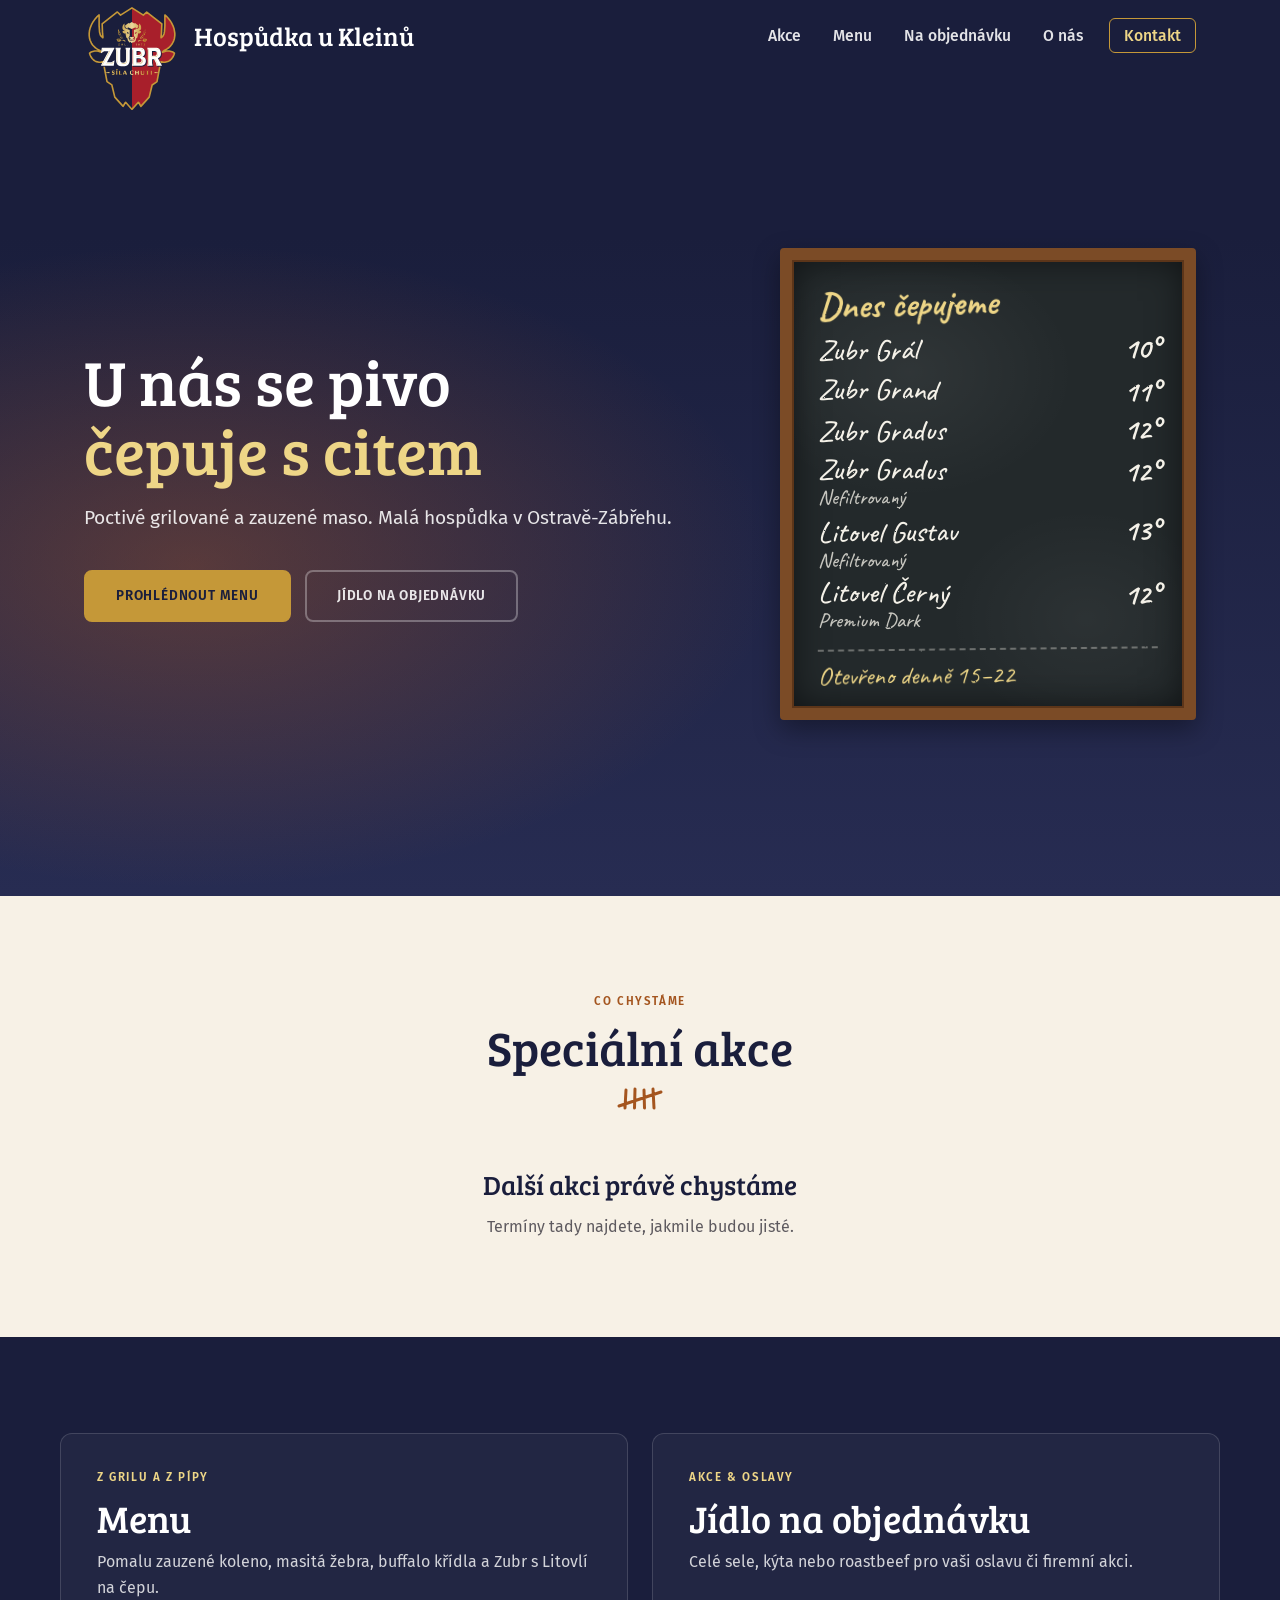
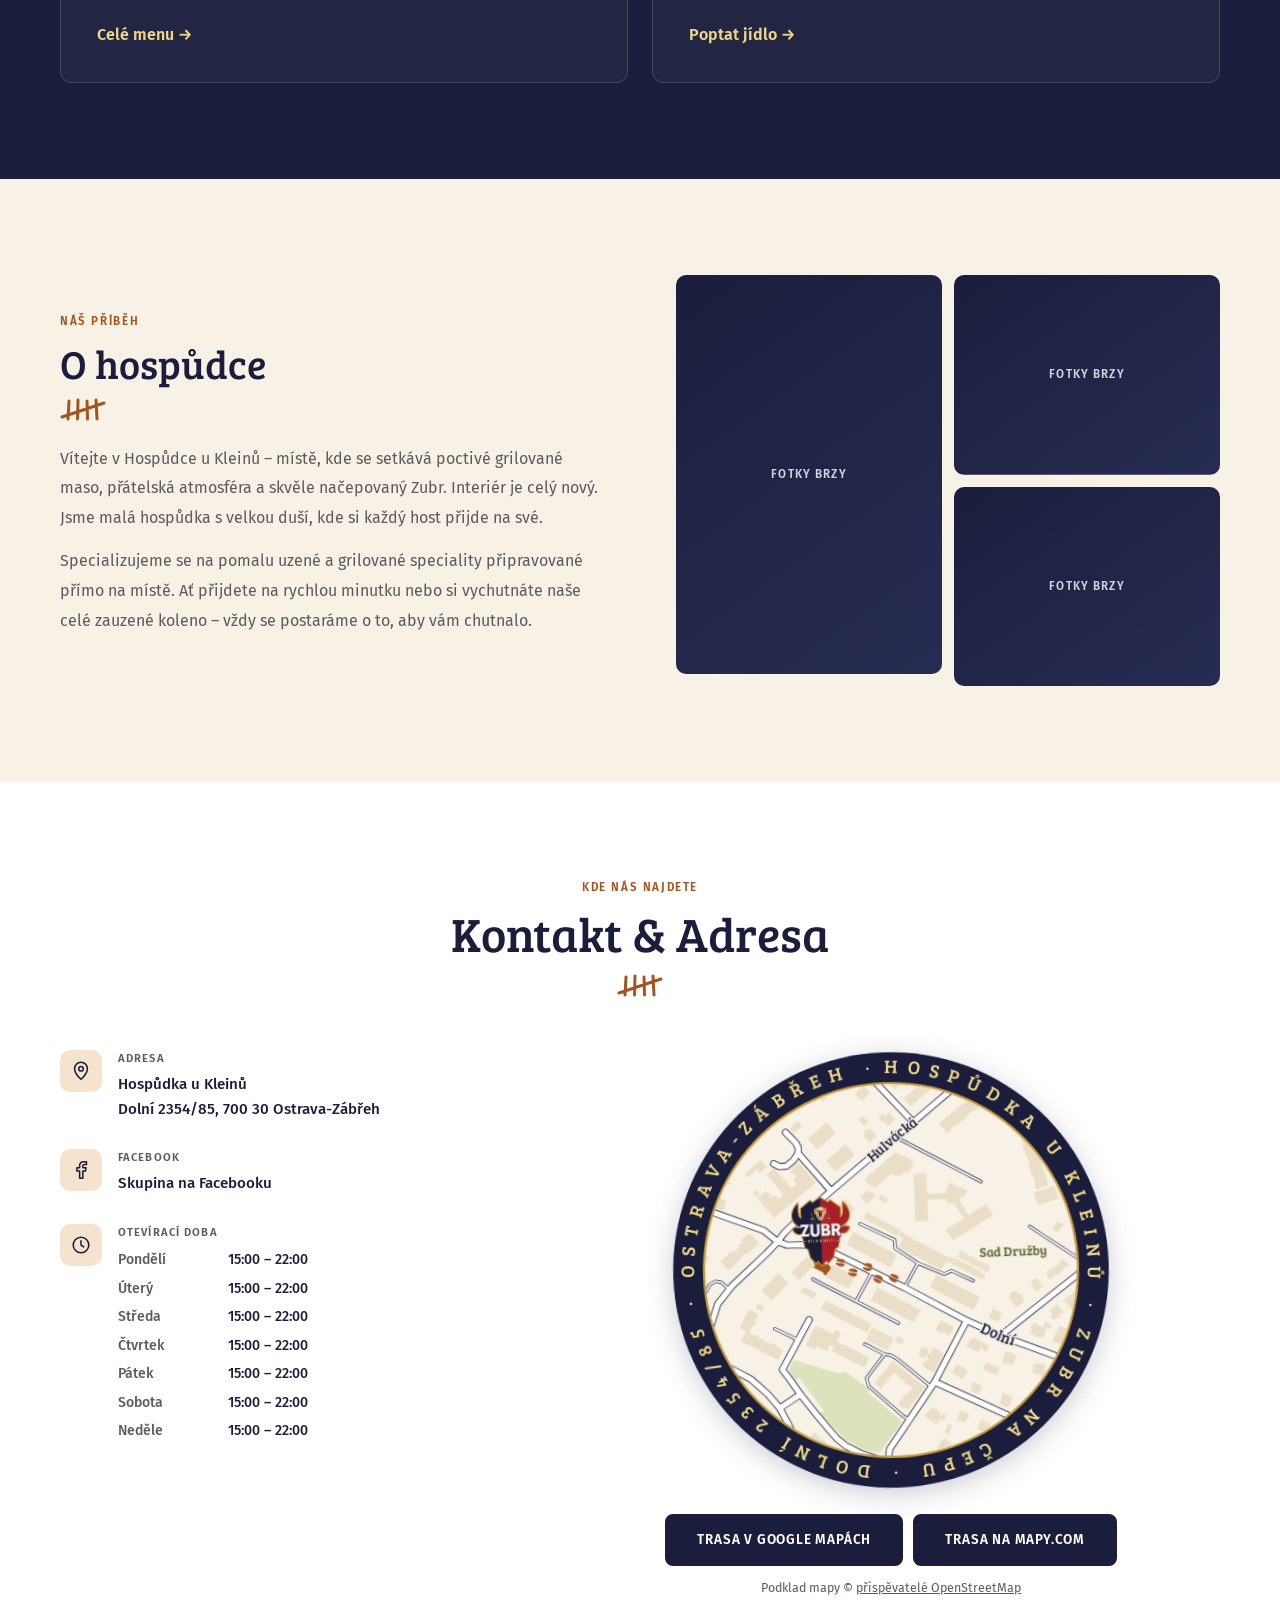
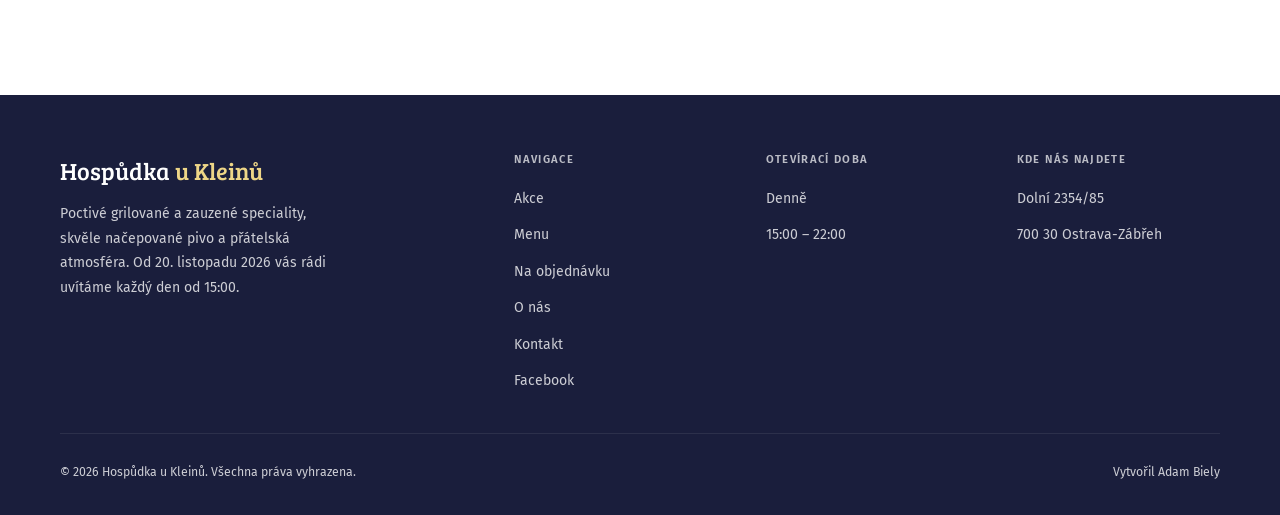
==== index.html @ 6bd66c2d "Split the site into main page, menu and order page - menu.html filled from menu.js, with jump button" ====
<!DOCTYPE html>
<html lang="cs">
<head>
  <meta charset="UTF-8" />
  <meta name="viewport" content="width=device-width, initial-scale=1.0" />
  <title>Hospůdka u Kleinů – Ostrava-Zábřeh</title>
  <meta name="description" content="Hospůdka u Kleinů v Ostravě-Zábřehu: grilované a zauzené maso, Zubr na čepu, speciální akce a jídlo na objednávku. Velké znovuotevření 20. listopadu 2026. Otevřeno denně 15:00–22:00." />
  <link rel="icon" href="assets/stit.svg" type="image/svg+xml" />
  <link rel="preconnect" href="https://fonts.googleapis.com" />
  <link rel="preconnect" href="https://fonts.gstatic.com" crossorigin />
  <link rel="stylesheet" href="style.css">
  <link href="https://fonts.googleapis.com/css2?family=Bree+Serif&family=Caveat:wght@500;700&family=Fira+Sans:wght@300;400;500;600&display=swap" rel="stylesheet" />
</head>

<body>
<svg width="0" height="0" style="position:absolute" aria-hidden="true"><filter id="krida"><feTurbulence type="fractalNoise" baseFrequency="1.2" numOctaves="2" result="sum"/><feDisplacementMap in="SourceGraphic" in2="sum" scale="1.6"/></filter></svg>
<!-- ══════════════ PROUŽEK S NOVINKOU ══════════════ -->
<a href="#akce" class="strip" id="strip">Velké znovuotevření · pátek 20. listopadu</a>

<!-- ══════════════ NAVBAR ══════════════ -->
<nav class="nav" id="nav">
  <div class="nav-inner">
    <a href="#" class="nav-logo">
      <span class="logo-shield"><img src="assets/stit.svg" alt="" class="ls-bg"><img src="assets/zubr-logo.svg" alt="Zubr" class="ls-logo"></span>
      <span>Hospůdka u&nbsp;<em>Kleinů</em></span>
    </a>
    <ul class="nav-links">
      <li><a href="#akce">Akce</a></li>
      <li><a href="menu.html">Menu</a></li>
      <li><a href="objednavka.html">Na&nbsp;objednávku</a></li>
      <li><a href="#o-nas">O&nbsp;nás</a></li>
      <li><a href="#kontakt" class="cta">Kontakt</a></li>
    </ul>
    <button class="burger" id="burger" aria-label="Otevřít menu">
      <span></span><span></span><span></span>
    </button>
  </div>

  <!-- mobile drawer -->
  <div class="mob-menu" id="mobMenu">
    <a href="#akce" onclick="closeMob()">Akce</a>
    <a href="menu.html" onclick="closeMob()">Menu</a>
    <a href="objednavka.html" onclick="closeMob()">Na objednávku</a>
    <a href="#o-nas" onclick="closeMob()">O nás</a>
    <a href="#kontakt" onclick="closeMob()">Kontakt</a>
  </div>
</nav>

<!-- ══════════════ HERO ══════════════ -->
<section class="hero" id="uvod">
  <div class="hero-img" id="heroImg"></div>
  <div class="hero-content">
    <div class="hero-main">
      <h1>U&nbsp;nás se pivo<br><em>čepuje s&nbsp;citem</em></h1>
      <p class="hero-sub">Poctivé grilované a&nbsp;zauzené maso. Malá hospůdka v&nbsp;Ostravě-Zábřehu.</p>
      <div class="hero-btns">
        <a href="menu.html" class="btn btn-fill">Prohlédnout menu</a>
        <a href="objednavka.html" class="btn btn-outline">Jídlo na objednávku</a>
      </div>
    </div>

    <aside class="hero-tap">
      <div class="tabule">
        <h2 class="tabule-h">Dnes čepujeme</h2>
        <ul class="tabule-list" id="tabuleList">
          <li><span class="t-name">Zubr Grál</span><span class="t-deg">10°</span></li>
          <li><span class="t-name">Zubr Grand</span><span class="t-deg">11°</span></li>
          <li><span class="t-name">Zubr Gradus</span><span class="t-deg">12°</span></li>
          <li><span class="t-name">Zubr Gradus <small>Nefiltrovaný</small></span><span class="t-deg">12°</span></li>
          <li><span class="t-name">Litovel Gustav <small>Nefiltrovaný</small></span><span class="t-deg">13°</span></li>
          <li><span class="t-name">Litovel Černý <small>Premium Dark</small></span><span class="t-deg">12°</span></li>
        </ul>
        <p class="tabule-cas">Otevřeno denně 15–22</p>
      </div>
    </aside>
  </div>
</section>

<!-- ══════════════ SPECIÁLNÍ AKCE ══════════════ -->
<section id="akce">
  <div class="container">
    <div class="sec-header">
      <div class="label">Co chystáme</div>
      <h2 class="title">Speciální akce</h2>
      <div class="divider"></div>
    </div>
    <div id="akceObsah"></div>
  </div>
</section>

<!-- ══════════════ ROZCESTNÍK ══════════════ -->
<section id="rozcestnik">
  <div class="container">
    <div class="rc-grid">
      <a class="rc-card" href="menu.html">
        <span class="label">Z grilu a z pípy</span>
        <span class="rc-title">Menu</span>
        <span class="rc-text">Pomalu zauzené koleno, masitá žebra, buffalo křídla a&nbsp;Zubr s&nbsp;Litovlí na čepu.</span>
        <span class="rc-go">Celé menu →</span>
      </a>
      <a class="rc-card" href="objednavka.html">
        <span class="label">Akce &amp; oslavy</span>
        <span class="rc-title">Jídlo na objednávku</span>
        <span class="rc-text">Celé sele, kýta nebo roastbeef pro vaši oslavu či firemní akci.</span>
        <span class="rc-go">Poptat jídlo →</span>
      </a>
    </div>
  </div>
</section>

<!-- ══════════════ O NÁS ══════════════ -->
<section id="o-nas">
  <div class="container">
    <div class="about-grid">
      <div class="about-text">
        <div class="label">Náš příběh</div>
        <h2>O hospůdce</h2>
        <div class="divider"></div>
        <p>
          Vítejte v Hospůdce u Kleinů – místě, kde se setkává poctivé grilované maso,
          přátelská atmosféra a skvěle načepovaný Zubr. Interiér je celý nový. Jsme malá hospůdka s velkou duší,
          kde si každý host přijde na své.
        </p>
        <p>
          Specializujeme se na pomalu uzené a grilované speciality připravované přímo na místě.
          Ať přijdete na rychlou minutku nebo si vychutnáte naše celé zauzené koleno –
          vždy se postaráme o to, aby vám chutnalo.
        </p>
      </div>
      <div class="photo-mosaic" id="mozaika">
        <div class="ph">Fotky brzy</div>
        <div class="ph">Fotky brzy</div>
        <div class="ph">Fotky brzy</div>
      </div>
    </div>
  </div>
</section>

<!-- ══════════════ KONTAKT ══════════════ -->
<section id="kontakt">
  <div class="container">
    <div class="sec-header">
      <div class="label">Kde nás najdete</div>
      <h2 class="title">Kontakt &amp; Adresa</h2>
      <div class="divider"></div>
    </div>

    <div class="contact-grid">
      <!-- INFO -->
      <div class="contact-items">
        <div class="citem">
          <div class="cicon"><svg viewBox="0 0 24 24" aria-hidden="true"><path d="M12 21s7-6.2 7-11.5A7 7 0 0 0 5 9.5C5 14.800 12 21 12 21z"/><circle cx="12" cy="9.500" r="2.500"/></svg></div>
          <div>
            <div class="ci-lbl">Adresa</div>
            <div class="ci-val">
              Hospůdka u Kleinů<br>
              Dolní 2354/85, 700 30 Ostrava-Zábřeh
            </div>
          </div>
        </div>
        <div class="citem js-tel-row" id="rowTel" hidden>
          <div class="cicon"><svg viewBox="0 0 24 24" aria-hidden="true"><path d="M6 3h3l1.500 5-2 1.500a12 12 0 0 0 6 6l1.500-2 5 1.500v3a2 2 0 0 1-2 2A16 16 0 0 1 4 5a2 2 0 0 1 2-2z"/></svg></div>
          <div>
            <div class="ci-lbl">Telefon</div>
            <div class="ci-val">
              <a id="linkTel" class="js-tel"></a>
            </div>
          </div>
        </div>
        <div class="citem" id="rowMail" hidden>
          <div class="cicon"><svg viewBox="0 0 24 24" aria-hidden="true"><rect x="3" y="5" width="18" height="14" rx="1.500"/><path d="M3.500 6.500 12 13l8.500-6.500"/></svg></div>
          <div>
            <div class="ci-lbl">E-mail</div>
            <div class="ci-val">
              <a id="linkMail"></a>
            </div>
          </div>
        </div>
        <div class="citem" id="rowFb">
          <div class="cicon"><svg viewBox="0 0 24 24" aria-hidden="true"><path d="M14 21v-8h3l.500-3.500H14V7.500C14 6.500 14.500 6 15.500 6H18V3h-3c-2.800 0-4.500 1.700-4.500 4.300v2.200H7.500V13h3v8z"/></svg></div>
          <div>
            <div class="ci-lbl">Facebook</div>
            <div class="ci-val"><a href="https://www.facebook.com/groups/791222916589231/" target="_blank" rel="noopener">Skupina na Facebooku</a></div>
          </div>
        </div>
        <div class="citem">
          <div class="cicon"><svg viewBox="0 0 24 24" aria-hidden="true"><circle cx="12" cy="12" r="8.500"/><path d="M12 7.500V12l3 2"/></svg></div>
          <div>
            <div class="ci-lbl">Otevírací doba<span class="od-otevreni"></span></div>
            <div class="ci-val">
              <table class="hours-tbl">
                <tr><td>Pondělí</td><td>15:00 – 22:00</td></tr>
                <tr><td>Úterý</td>  <td>15:00 – 22:00</td></tr>
                <tr><td>Středa</td> <td>15:00 – 22:00</td></tr>
                <tr><td>Čtvrtek</td><td>15:00 – 22:00</td></tr>
                <tr><td>Pátek</td>  <td>15:00 – 22:00</td></tr>
                <tr><td>Sobota</td> <td>15:00 – 22:00</td></tr>
                <tr><td>Neděle</td> <td>15:00 – 22:00</td></tr>
              </table>
            </div>
          </div>
        </div>
      </div>

      <!-- MAPA: pivní tácek, podklad z OpenStreetMap -->
      <div class="mapa-wrap">
        <svg class="mapa" viewBox="0 0 800 800" role="img" aria-label="Nakreslená mapa okolí: Hospůdka u Kleinů stojí v ulici Dolní v Ostravě-Zábřehu, poblíž křižovatky s ulicemi Zimmlerova a Hulvácká.">
          <defs>
            <clipPath id="mapaKruh"><circle cx="400" cy="400" r="338"/></clipPath>
            <path id="mapaOkraj" d="M400 42a358 358 0 1 1-.01 0"/>
            <g id="kopyto"><path d="M-1.300 8C-6.500 8.500-8 2-6.300-3.500-5.300-7-3.300-8.800-2-9-.8-6-.6 3-1.300 8Z"/><path d="M1.300 8C6.500 8.500 8 2 6.300-3.500 5.300-7 3.300-8.800 2-9 .8-6 .6 3 1.300 8Z"/></g>
            <path id="ul0" d="M520.5 488.7L527.4 492.6L534.3 496.6L541 499.9L547.7 503.2L554.4 506.5L561.1 509.9L567.8 513.2L574.5 516.5L581.2 519.8L587.9 523.1L594.6 526.4L602 529.4L609.4 532.4L616.8 535.4L624.2 538.4L631.6 541.4L639 544.4L646.4 547.4L653.8 550.4L661.2 553.4"/><path id="ul1" d="M195.9 341.5L199.9 336.5L203.9 331.4L207.8 326.4L213.8 321.1L219.7 315.7L225.7 310.4L229.3 307.1L234.1 303.2L239.8 298.6L245.4 294L251 289.4L256.7 284.8L262.3 280.2L268 275.6L273.6 270.9L279.3 266.3L284.9 261.7L290.6 257.1L296.2 252.5L302.2 247.8L308.1 243.1L314.1 238.3L320.1 233.6L326 228.9L332 224.1L337.9 219.4L343.9 214.7L349.9 210L355.8 205.2L361.8 200.5L367.8 195.8L373.7 191L379.7 186.3L385.6 181.6L391.6 176.9L397.6 172.1L403.5 167.4L409.5 162.7L415.5 157.9L421.2 153.8L426.9 149.6L432.6 145.4L438.4 141.2L444.1 137L449.8 132.8L456 128L462.1 123.1L468.2 118.3L474.4 113.4L480.5 108.6"/>
          </defs>
          <circle cx="400" cy="400" r="396" fill="#1A1E3C"/>
          <circle cx="400" cy="400" r="342" fill="#C59838"/>
          <text class="m-rim"><textPath href="#mapaOkraj" textLength="2225" lengthAdjust="spacing">HOSPŮDKA U KLEINŮ  ·  ZUBR NA ČEPU  ·  DOLNÍ 2354/85  ·  OSTRAVA-ZÁBŘEH  ·  </textPath></text>
          <g clip-path="url(#mapaKruh)">
            <rect width="800" height="800" fill="#F7F1E6"/>
            <g fill="#DDE2BC"><path d="M672.2 -259.2L652.9 -147L635.7 -59.1L626.9 -31.1L635.9 1.9L623.1 11.5L633.8 32.5L639.7 40.5L712.8 138.8L745.7 255.3L740.7 261.8L839.4 333.8L860.7 318.6L865.3 344L876.2 382.3L885.4 371.5L869.9 262.7L851 164.3L817.6 53.3L792.7 -18.6L764.2 -87.9L724.3 -173L672.2 -259.2Z"/><path d="M367.7 731.2L410 677L406.6 672.3L349.4 620.7L353.9 615.7L310.5 581.8L297.8 584.7L217.9 557.4L207.4 577.9L219.2 593.5L226.5 589.7L269.1 652L261.8 656.7L307.3 706.3L342 726.7L367.7 731.2Z"/></g>
            <g fill="#EADFC6"><path d="M261.5 733.3L276.5 720.2L270 713L272.7 710.6L265.9 702.9L263.4 705.1L250.7 690.7L235.5 703.9L252 722.6L261.5 733.3Z"/><path d="M52.1 399.1L59.9 384.9L62.2 386.2L65 381.1L62.7 379.8L70.5 365.9L52.7 356.2L34.3 389.3L52.1 399.1Z"/><path d="M306.5 466.5L317.9 472.8L318.4 471.8L323.2 474.4L322.5 475.7L333.8 481.8L325.5 496.8L298 481.6L306.5 466.5Z"/><path d="M472.8 724.7L476.8 720L476.4 719.6L476.4 719.5L481.8 713.2L482.2 713.6L486.4 708.9L512 730.7L512.4 734L529 748.3L518.4 760.6L514.3 757.1L513.2 758L512.1 758.7L509.1 759.6L507.7 759.5L506.4 759.2L504.9 758.5L502.6 756.9L494.8 750.1L498.1 746.4L490 739.4L484.4 745.9L471.2 734.2L471.3 733.5L471.6 733L476 727.5L472.8 724.7Z"/><path d="M138.5 505.2L148.7 510.9L149.9 508.8L155.7 512L154.4 514.3L165.8 520.5L156 538L122.8 519.5L132.8 502L138.5 505.2Z"/><path d="M333.8 481.8L345.4 488.2L345.9 487.4L350.4 489.9L349.9 490.7L361.4 497L353 512L325.5 496.8L333.8 481.8Z"/><path d="M90.6 374L112.3 355.7L114.8 358.5L118.9 355L129.2 366.9L125.1 370.5L126.4 372.1L104.6 390.5L90.6 374Z"/><path d="M165.8 520.5L179.8 528.3L181 526.1L186.1 528.9L184.8 531.2L198.8 539L189.1 556.3L156 538L165.8 520.5Z"/><path d="M525.1 682.8L514.1 677.4L513.4 678.7L511.1 677.6L511.8 676.2L510 675.4L518 659.5L533.1 667L525.1 682.8Z"/><path d="M412.9 453.1L451.2 474.8L438.4 497.1L400 475.4L412.9 453.1Z"/><path d="M231.9 412.5L218.3 398L247.8 370.6L259.3 382.9L262.9 386.6L258.9 390.3L256.3 392.7L254.9 391.2L231.9 412.5Z"/><path d="M501.4 686.7L493.5 702.4L487.1 697.9L495 682.8L501.4 686.7Z"/><path d="M270.7 466.2L279.2 451.1L290.8 457.7L291.2 456.9L295.7 459.5L295.3 460.1L306.5 466.5L298 481.6L270.7 466.2Z"/><path d="M451.9 667.4L463.3 653.3L464.6 654.3L466.5 651.9L469.8 654.5L470.6 653.5L481.8 662.4L478.8 666.2L482.5 669.2L486.5 664.2L492.1 668.7L485.3 677L480.1 672.9L471.7 683.2L451.9 667.4Z"/><path d="M361.6 452.4L374 430.9L412.9 453.1L400 475.4L361.1 453.2L361.6 452.4Z"/><path d="M180.6 447.5L163 429.1L195.5 398.6L213.1 417.1L180.6 447.5Z"/><path d="M156.7 471.7L139.2 462.3L121 495.6L132.8 502L138.5 505.2L146.1 491.3L148.3 492.5L151.3 487L149.1 485.8L156.7 471.7Z"/><path d="M287.2 543.3L291.5 535.7L284.6 531.9L278.3 543.2L260.8 533.5L256.7 540.8L250.9 536.9L250.7 537.4L240.1 530.9L259.8 495.8L290.9 513.1L295.3 505.4L305.2 510.9L296.9 525.7L355.4 558.4L345.7 575.6L287.2 543.3Z"/><path d="M452.5 541.2L443.8 555.9L454.9 562.4L457.8 557.6L462.6 560.3L457.5 568.9L455.6 567.8L452.1 573.7L454 574.7L452.2 577.9L471 588.9L491.3 554.5L472 543.3L465 555.2L460.3 552.4L463.2 547.5L452.5 541.2Z"/><path d="M487.3 494.8L494.9 499.3L495.5 498.3L503.2 502.8L502.7 503.7L510.3 508.1L501.9 522.3L489.8 515.3L488.3 517.9L477.4 511.5L487.3 494.8Z"/><path d="M546 694.8L554 678.4L571.2 686.6L563.3 703L546 694.8Z"/><path d="M167.9 458L156.2 452.2L151.5 461.7L163.2 467.4L167.9 458Z"/><path d="M362.5 502.8L367.6 505.7L361.6 516.3L356.4 513.5L362.5 502.8Z"/><path d="M408.5 532.9L402.6 529.6L407.9 520.3L413.7 523.7L408.5 532.9Z"/><path d="M257.6 446.9L251.6 443.6L257.1 434L263 437.3L257.6 446.9Z"/><path d="M118.9 355L126.4 348.6L124.7 346.8L132.2 340.4L128.5 336.2L133.8 331.6L134.5 332.5L143.5 324.7L146.6 328.3L147.9 327.2L155 335.3L154.4 335.8L157.7 339.6L158.5 338.9L162.3 343.3L158 347L157.2 346L138.2 362.4L136.6 360.6L129.2 366.9L118.9 355Z"/><path d="M415.2 627.9L417.2 629.6L421.3 624.8L422.2 625.7L431.7 615.1L423.3 607.8L421 610.4L417.5 607.4L419.7 604.8L398.5 586.6L374.4 614.7L362.8 605L396.9 565.7L454.8 615.7L421.9 654.4L416.2 649.6L414 652.1L404.2 643.8L415 632.1L413.1 630.5L415.2 627.9Z"/><path d="M649.3 594.3L652.6 585.6L651 584.9L652.4 581.4L655.8 580L656.7 577.3L666 580.9L666.4 579.8L675.5 583.8L671.8 592.9L678.1 595.5L672.3 610.5L664.7 607.6L667.1 601.4L660.7 598.8L660.3 599.9L654.6 597.5L655.1 596.5L649.3 594.3Z"/><path d="M605.1 657.5L611.9 642.9L610.1 642.1L612.4 637.3L595.6 629.5L591.6 638L593.6 639L588.5 649.9L605.1 657.5Z"/><path d="M551.2 631.3L558.7 616.3L541.8 608L539 613.7L541 614.7L536.4 624.1L551.2 631.3Z"/><path d="M605.4 557.6L606.3 555.3L615.6 559L615.3 559.6L623 562.6L615.9 580.4L604.9 576.1L603.6 579.3L598.3 577.3L598.8 575.8L595.6 574.6L602.7 556.5L605.4 557.6Z"/><path d="M529.6 584.5L533.7 586.9L524.3 602.8L504.1 591L513.7 574.9L529.7 584.2L529.6 584.5Z"/><path d="M591 584.5L585.2 597.2L560.3 586L566 573.3L591 584.5Z"/><path d="M532.5 543.6L553.3 555.4L558.3 546.8L562.5 549.2L561.5 550.9L568 554.6L574 544.2L545.5 528L543.6 531.3L540.6 529.5L532.5 543.6Z"/><path d="M688.6 540L705.7 546.4L714.5 523.4L716.6 517.7L702 512.2L697.5 524L695.1 523.1L688.6 540Z"/><path d="M686.5 494.2L691.6 501.1L697.8 496.6L699.3 498.5L705.7 493.8L704.1 491.6L710.3 487.1L699.9 473L685.4 483.6L690.9 491L686.5 494.2Z"/><path d="M671.9 533.4L663.4 530.2L661.6 530.9L658.1 529.6L657.2 527.8L648.8 524.5L652.5 515.2L649.9 514.3L652.9 507.7L655.2 508.6L656.9 504.9L662.6 507.2L661.7 509.5L667.4 511.8L673.2 514.1L677.1 504.9L688.4 509.3L685.6 516.6L679.5 514.2L671.9 533.4Z"/><path d="M728.1 486.6L712.6 465.9L729.8 453.3L728.7 451.8L736.3 446.2L754.7 470.8L742.2 479.9L739 475.7L729.7 482.5L731.1 484.4L728.1 486.6Z"/><path d="M706.7 415.7L701.5 419.5L700.5 418.2L689.9 426L690.3 426.5L688.4 427.9L683.3 421L685.2 419.6L681 413.9L686.3 410L687.7 411.8L698.1 404.2L706.7 415.7Z"/><path d="M663 448.2L675.2 439.1L663.4 423.5L661.2 425.1L660.5 424.1L654.9 428.3L657.2 431.4L652.7 434.7L663 448.2Z"/><path d="M706.7 415.7L698.1 404.2L708.6 396.3L707.2 394.5L712.6 390.5L717.2 396.8L719.2 395.3L723.9 401.7L721.9 403.1L721.6 402.7L710.8 410.6L711.8 411.9L707 415.5L706.7 415.7Z"/><path d="M640.3 464.6L625.5 475.5L612 457.4L616.4 454.1L613.8 450.5L619.6 446.2L620.7 447.7L624.2 445.1L625.9 447.4L626.8 446.7L631 452.3L633.5 450.5L638.5 457.1L636 458.9L640.3 464.6Z"/><path d="M598.8 485.5L590.1 501L574.2 492.2L583 476.3L598.8 485.5Z"/><path d="M540.1 132.3L532 138.3L531 137L517.6 147.4L518.5 148.5L510.7 154.6L496.7 136.7L525.9 113.9L540.1 132.3Z"/><path d="M470.2 263.7L502.6 263.5L513 244.7L543 260.6L536.7 271.4L532.4 270L528.2 277.5L544.5 305.6L576.9 286.3L588.9 306.4L514.8 350.1L502.6 330.2L535.9 310.9L518.3 281.4L513.5 283.8L505.3 279.3L505.3 274.1L470.4 274.1L470.9 312.3L447.7 312.5L446.6 226.8L470.2 226.4L470.2 263.7Z"/><path d="M584.6 69.4L598.7 87.6L590.7 93.7L589.6 92.3L576 102.7L577.1 104.1L569.3 110L555.2 91.8L584.6 69.4Z"/><path d="M671.7 184.9L681.5 220.6L659.3 226.6L656.5 216.8L658.2 216.4L653.7 200.1L652.2 200.5L649.6 190.9L671.7 184.9Z"/><path d="M671.7 184.9L649.6 190.9L646.8 181.5L648.5 181.1L644.1 165L642.3 165.5L639.5 155.5L661.9 149.5L671.7 184.9Z"/><path d="M681.5 220.6L691.3 256L669.1 262.1L666.4 252.2L668 251.8L663.6 235.7L661.9 236.2L659.3 226.6L681.5 220.6Z"/><path d="M702 257.6L709 280.8L670.8 291.3L664.3 268.1L702 257.6Z"/><path d="M555.2 91.8L569.3 110L561.4 116L560.4 114.8L546.9 125.1L547.9 126.3L540.1 132.3L525.9 113.9L555.2 91.8Z"/><path d="M341 188.9L305.6 216.8L289.6 196.8L325 168.9L341 188.9Z"/><path d="M157.2 202L162.7 208.2L146.2 222.8L140.7 216.6L157.2 202Z"/><path d="M465.8 358.3L453.1 380.7L414.3 358.8L423.4 344L427.2 336.8L465.8 358.3Z"/><path d="M113.8 230.9L108.1 236L99.1 226L104.9 220.9L113.8 230.9Z"/><path d="M169.3 191.5L181.2 204.7L169 215.4L162.7 208.2L157.2 202L169.3 191.5Z"/><path d="M411.6 372.5L398.9 394.6L360.2 372.7L372.9 350.5L411.6 372.5Z"/><path d="M87.1 256.4L88.2 253.4L97.4 256.7L96.2 260.3L105.1 263.4L98.6 281.4L73 272.4L79.7 253.8L87.1 256.4Z"/><path d="M504.8 380.3L501 387.4L492.1 402.4L453.1 380.7L465.8 358.3L504.8 380.3Z"/><path d="M406.6 113.6L417.2 126.6L403.2 137.9L395.7 128.6L393.4 130.5L386.6 122.1L394.2 116.1L397.9 120.6L406.6 113.6Z"/><path d="M308.4 148L273.1 175.9L257.1 155.9L292.4 128.1L308.4 148Z"/><path d="M361.1 63L373.8 76.4L358.5 90.8L345.7 77.4L361.1 63Z"/><path d="M368.2 130L360.8 136.6L350.4 125.1L357.8 118.5L368.2 130Z"/><path d="M292.4 84.6L286.3 89.8L282.9 85.8L284.3 84.6L289 80.6L291.3 83.3L292.4 84.6Z"/><path d="M398.8 272L393.6 278.3L381.7 268.6L386.9 262.3L398.8 272Z"/><path d="M237.7 140.2L232.6 144.6L224.9 135.9L229.8 131.6L237.7 140.2Z"/><path d="M356.4 58.1L348.2 65.6L346.2 67.4L339.3 60L349.5 50.7L356.4 58.1Z"/><path d="M370.7 143.8L372.4 142.5L382.8 156.1L368.5 167L358.2 153.7L359.5 152.7L357.9 150.7L361.9 147.7L360.4 145.9L364.4 142.8L365.6 144.4L369.2 141.7L370.7 143.8Z"/><path d="M439.6 198.2L439.2 198.9L448.6 204.1L437 225L430.9 221.8L427.4 225.9L422.5 228.5L417 229L411.8 227.4L407.5 223.9L392.3 236.3L392.8 236.9L385.4 242.9L384.9 242.3L376.4 249.2L370.9 244.6L368.3 246.7L357.5 233.6L362.4 229.7L361.8 229.1L369.2 223.1L369.7 223.6L378.8 216.3L378.4 215.6L385.7 209.6L386.2 210.2L395.3 202.8L394.8 202.2L402.2 196.3L402.7 196.8L415.9 186.1L430.8 194.3L431.2 193.6L439.6 198.2Z"/><path d="M242.4 136L237.7 140.2L229.8 131.6L234.4 127.4L242.4 136Z"/><path d="M239.3 199.5L269 236.1L247.3 253.4L247.2 253.3L226.4 270L226.3 269.9L206.1 286L205.7 285.5L190.9 297.4L161.5 261L177.4 248.3L182 254L184.4 252.1L187 255.2L184.3 257.4L187.3 261.1L193.4 256.2L200 264.3L209.9 256.4L179.7 219.1L194 207.7L224.4 245.2L234.1 237.5L227.4 229.2L233.4 224.5L227.8 217.5L225 219.7L222.5 216.6L225.4 214.2L223.6 212L239.3 199.5Z"/><path d="M559.6 455.1L546.8 477.1L508 455.5L520.7 433.3L559.6 455.1Z"/><path d="M520.7 433.3L508 455.5L469.2 433.7L481.8 411.5L520.7 433.3Z"/><path d="M161.5 245.9L166.8 252.3L159.6 258.2L154.3 251.7L161.5 245.9Z"/><path d="M367 259.2L369.9 256.7L376.7 264.4L360 278.9L348.3 265.6L362.1 253.6L367 259.2Z"/><path d="M491.2 67.9L482.3 74.7L480.6 77.7L479 79.3L476.2 79.7L460.2 92.1L458.3 96.2L453.8 97.2L445.5 103.5L433.9 88.7L479.2 52.9L491.2 67.9Z"/><path d="M285.5 67L296.2 78.9L291.3 83.3L289 80.6L280.6 71.3L285.5 67Z"/><path d="M431.4 60.8L418.7 72.3L390.7 41.7L403.4 30.2L431.4 60.8Z"/><path d="M239.2 123.1L247.1 131.7L242.4 136L234.4 127.4L239.2 123.1Z"/><path d="M322.1 267.4L338.2 287.5L301 316.8L284.9 296.7L322.1 267.4Z"/><path d="M709.8 326L711.2 324.1L716.2 327.7L705.9 341.8L695.8 334.6L704.7 322.3L709.8 326Z"/><path d="M372.9 350.5L360.2 372.7L321.2 350.5L334 328.3L372.9 350.5Z"/><path d="M289 80.6L284.3 84.6L276.1 75.4L280.6 71.3L289 80.6Z"/><path d="M387.3 309.5L381.3 320.4L376.6 317.5L382.7 306.8L387.3 309.5Z"/><path d="M410.6 322.4L404.5 333.2L399.7 330.6L405.8 320L410.6 322.4Z"/><path d="M391.9 312.1L396.7 314.7L390.5 325.4L385.8 322.7L391.9 312.1Z"/><path d="M530.4 389.8L524.4 400.4L519.6 397.9L525.8 387L530.4 389.8Z"/><path d="M553.6 402.6L547.6 413.2L543 410.7L549 399.9L553.6 402.6Z"/><path d="M533.7 373.1L527.9 383.2L522.2 380.1L527.9 369.7L533.7 373.1Z"/><path d="M556.7 386L550.9 396.4L546.3 393.7L552.1 383.6L556.7 386Z"/><path d="M538.3 375.7L542.9 378.4L537 388.5L532.3 385.8L538.3 375.7Z"/><path d="M561.5 388.6L566 391.3L560.2 401.6L555.4 399L561.5 388.6Z"/><path d="M552.1 383.6L546.3 393.7L541.7 391.2L547.6 380.7L552.1 383.6Z"/><path d="M405.8 320L399.7 330.6L395.2 328.2L401.3 317.4L405.8 320Z"/><path d="M539.7 394.9L533.6 405.5L529 403.1L535.2 392.1L539.7 394.9Z"/><path d="M576.2 397.1L570 407.3L565.4 404.7L571.3 394.3L576.2 397.1Z"/><path d="M373.1 301.1L366.8 312.3L360.3 308.5L366.4 297.6L373.1 301.1Z"/><path d="M415.3 325.3L409.1 336.1L404.5 333.2L410.6 322.4L415.3 325.3Z"/><path d="M530.4 389.8L535.2 392.1L529 403.1L524.4 400.4L530.4 389.8Z"/><path d="M420.2 328.2L414.1 338.8L409.1 336.1L415.3 325.3L420.2 328.2Z"/><path d="M382.7 306.8L376.6 317.5L371.9 314.8L378.1 304L382.7 306.8Z"/><path d="M521.2 384.5L525.8 387L519.6 397.9L515 395.3L521.2 384.5Z"/><path d="M387.3 309.5L391.9 312.1L385.8 322.7L381.3 320.4L387.3 309.5Z"/><path d="M556.7 386L561.5 388.6L555.4 399L550.9 396.4L556.7 386Z"/><path d="M549 399.9L543 410.7L538.3 408.2L544.4 397.3L549 399.9Z"/><path d="M576.2 397.1L580.7 400L575 410L570 407.3L576.2 397.1Z"/><path d="M571.3 394.3L565.4 404.7L560.2 401.6L566 391.3L571.3 394.3Z"/><path d="M366.4 297.6L360.3 308.5L353.5 304.6L359.7 293.8L366.4 297.6Z"/><path d="M558.4 405.1L552.3 415.8L547.6 413.2L553.6 402.6L558.4 405.1Z"/><path d="M538.3 375.7L532.3 385.8L527.9 383.2L533.7 373.1L538.3 375.7Z"/><path d="M521.2 384.5L515 395.3L510 392.3L516 381.7L521.2 384.5Z"/><path d="M539.7 394.9L544.4 397.3L538.3 408.2L533.6 405.5L539.7 394.9Z"/><path d="M373.1 301.1L378.1 304L371.9 314.8L366.8 312.3L373.1 301.1Z"/><path d="M547.6 380.7L541.7 391.2L537 388.5L542.9 378.4L547.6 380.7Z"/><path d="M396.7 314.7L401.3 317.4L395.2 328.2L390.5 325.4L396.7 314.7Z"/><path d="M563.6 408.1L562.3 410L557.4 418.7L552.3 415.8L558.4 405.1L563.6 408.1Z"/><path d="M570.4 414.6L570.4 417.7L567.8 418.7L565.4 423L557.4 418.7L562.3 410L570.4 414.6Z"/><path d="M427.3 334.1L426.1 336.3L427.2 336.8L423.4 344L415.7 339.8L421 330.4L427.3 334.1Z"/><path d="M507.7 379.2L513.9 382.7L508.6 391.9L501 387.4L504.8 380.3L506.7 381.1L507.7 379.2Z"/><path d="M388.1 546L383.1 543.2L388.8 533L393.8 535.7L388.1 546Z"/><path d="M383.1 543.2L378.4 540.6L384.1 530.3L388.8 533L383.1 543.2Z"/><path d="M378.4 540.6L373.8 538L379.5 527.8L384.1 530.3L378.4 540.6Z"/><path d="M373.8 538L369.2 535.4L374.9 525.2L379.5 527.8L373.8 538Z"/><path d="M369.2 535.4L364.5 532.8L370.2 522.6L374.9 525.2L369.2 535.4Z"/><path d="M364.5 532.8L359.9 530.3L365.6 520L370.2 522.6L364.5 532.8Z"/><path d="M359.9 530.3L355.2 527.7L361 517.5L365.6 520L359.9 530.3Z"/><path d="M355.2 527.7L350.1 524.8L355.8 514.6L361 517.5L355.2 527.7Z"/><path d="M395.4 521.2L400.5 523.9L394.5 534.6L389.4 531.8L395.4 521.2Z"/><path d="M390.7 518.5L395.4 521.2L389.4 531.8L384.7 529.2L390.7 518.5Z"/><path d="M386.1 516L390.7 518.5L384.7 529.2L380.1 526.6L386.1 516Z"/><path d="M375.6 524.1L381.6 513.4L386.1 516L380.1 526.6L375.6 524.1Z"/><path d="M376.8 510.8L381.6 513.4L375.6 524.1L370.8 521.5L376.8 510.8Z"/><path d="M366.2 518.9L372.2 508.2L376.8 510.8L370.8 521.5L366.2 518.9Z"/><path d="M367.6 505.7L372.2 508.2L366.2 518.9L361.6 516.3L367.6 505.7Z"/><path d="M414.4 536.2L408.5 532.9L413.7 523.7L419.6 527L414.4 536.2Z"/><path d="M240.1 424.5L246.1 427.8L240.6 437.4L234.7 434.1L240.1 424.5Z"/><path d="M246.1 427.8L251.7 430.9L246.2 440.5L240.6 437.4L246.1 427.8Z"/><path d="M251.7 430.9L257.1 434L251.6 443.6L246.2 440.5L251.7 430.9Z"/></g>
            <g fill="none" stroke="#1A1E3C" stroke-linecap="round" stroke-linejoin="round">
              <path stroke-width="6" d="M654.8 329.6L672.6 342.4L760.3 404.3M569.1 245.2L538.9 228L415.5 157.9M449.2 389.2L427.8 425.4L423.5 432.9M334.5 454.6L360.9 409.8L365.6 401.8M-52.5 467.2L-23.8 476.1L0.4 483.7L17.5 485.5L34.5 474.7L70 415.1L80.8 409.5L91.2 411.8L98 418.3L104.8 425.1M423.6 673.4L418.1 669.6L412.1 665.5L387.6 642.7L356 613.2L351.9 609.3L348.9 594.7L383 552.7M347.7 533L371.3 546.4L383 552.7L394.5 555L406.2 562.5L461 610.6L465.9 614.9M257.4 411.5L274.6 421.6L334.5 454.6L410.1 496.9M346.7 314L408.7 345.7L409.2 360.9L449.2 389.2L496.6 411L509.6 405L548.5 424.7M185.1 499.5L192.2 503.2L227 521.5M96.8 803.2L88.7 791.8L77.4 775.9L87.1 760.5L100.3 749.8L141.1 652.3M690 137.1L717.7 232.1"/>
              <path stroke-width="13" d="M53 550L59.7 516.2L83.3 450.4L104.8 425.1L110.2 418.8L173.7 363.2L195.9 341.5M2.2 253.2L7.5 248.5L133.2 136.3L138.5 131.6L312.4 -22.8L317.6 -27.5L383.9 -87.9L401.6 -122L411.4 -179.4L411.6 -186.2L412.1 -205L411.5 -214L395.1 -467.9L395.2 -481.5M188.9 -156.2L242.3 -94.9L246.7 -90L306.2 -29L312.4 -22.8L317.1 -17.4L443.2 125.3L449.8 132.8M876.1 809.7L828.3 786.2L770.3 754.9L472.3 606.1M-71 -93.6L12.6 -2.4L65.4 60.8L69.7 66L128.2 130.8L133.2 136.3M846.1 628.3L594.6 526.4L534.3 496.6L423.5 432.9L365.6 401.8L292.1 362.7L260 349.7L212.9 348L195.9 341.5M195.9 341.5L207.8 326.4L225.7 310.4L229.3 307.1L234.1 303.2L296.2 252.5L415.5 157.9L449.8 132.8L596.9 16.5L604.6 4.5L610.2 -5.9L614.3 -13.7L623.6 -38.7L642.7 -150.8L644.3 -160.2M382.7 749L386.2 725.2L414.4 686.2L423.6 673.4L430.5 664L448.9 638.5L465.9 614.9L472.3 606.1L534.3 496.6M189 643.9L227.6 620.3M849.3 339.2L760.3 404.3L603.6 519.8L594.6 526.4M227.6 620.3L210.5 594.2L196.5 574.2L209.9 551.2L227 521.5L248 485.2M238.6 182L291.1 246.3L296.2 252.5M193.6 199.5L203.2 205L216.5 204.5L229.4 194.9L238.6 182L239.3 172.2L234.8 162.6L217.2 143.4M509 768.5L484.3 761.1L468.3 755.2L463.2 754.7L447.9 753.1L382.7 749L335.9 732.8L307.2 716.8L291.1 703L276.7 685.1L258.2 661.6L227.6 620.3M434.3 841.7L417.5 833.1L408.4 813.1L385.8 763L382.7 749M53 550L105.5 570.6L139.1 590L168.9 618.4L189 643.9L204.9 675.6L216.3 708L220.9 759.2L220.2 786.8L223 907.7M2.2 253.2L171.2 320.1L195.9 341.5"/>
              <path stroke-width="18" d=""/>
            </g>
            <g fill="none" stroke="#FFFFFF" stroke-linecap="round" stroke-linejoin="round">
              <path stroke-width="3.500" d="M654.8 329.6L672.6 342.4L760.3 404.3M569.1 245.2L538.9 228L415.5 157.9M449.2 389.2L427.8 425.4L423.5 432.9M334.5 454.6L360.9 409.8L365.6 401.8M-52.5 467.2L-23.8 476.1L0.4 483.7L17.5 485.5L34.5 474.7L70 415.1L80.8 409.5L91.2 411.8L98 418.3L104.8 425.1M423.6 673.4L418.1 669.6L412.1 665.5L387.6 642.7L356 613.2L351.9 609.3L348.9 594.7L383 552.7M347.7 533L371.3 546.4L383 552.7L394.5 555L406.2 562.5L461 610.6L465.9 614.9M257.4 411.5L274.6 421.6L334.5 454.6L410.1 496.9M346.7 314L408.7 345.7L409.2 360.9L449.2 389.2L496.6 411L509.6 405L548.5 424.7M185.1 499.5L192.2 503.2L227 521.5M96.8 803.2L88.7 791.8L77.4 775.9L87.1 760.5L100.3 749.8L141.1 652.3M690 137.1L717.7 232.1"/>
              <path stroke-width="10" d="M53 550L59.7 516.2L83.3 450.4L104.8 425.1L110.2 418.8L173.7 363.2L195.9 341.5M2.2 253.2L7.5 248.5L133.2 136.3L138.5 131.6L312.4 -22.8L317.6 -27.5L383.9 -87.9L401.6 -122L411.4 -179.4L411.6 -186.2L412.1 -205L411.5 -214L395.1 -467.9L395.2 -481.5M188.9 -156.2L242.3 -94.9L246.7 -90L306.2 -29L312.4 -22.8L317.1 -17.4L443.2 125.3L449.8 132.8M876.1 809.7L828.3 786.2L770.3 754.9L472.3 606.1M-71 -93.6L12.6 -2.4L65.4 60.8L69.7 66L128.2 130.8L133.2 136.3M846.1 628.3L594.6 526.4L534.3 496.6L423.5 432.9L365.6 401.8L292.1 362.7L260 349.7L212.9 348L195.9 341.5M195.9 341.5L207.8 326.4L225.7 310.4L229.3 307.1L234.1 303.2L296.2 252.5L415.5 157.9L449.8 132.8L596.9 16.5L604.6 4.5L610.2 -5.9L614.3 -13.7L623.6 -38.7L642.7 -150.8L644.3 -160.2M382.7 749L386.2 725.2L414.4 686.2L423.6 673.4L430.5 664L448.9 638.5L465.9 614.9L472.3 606.1L534.3 496.6M189 643.9L227.6 620.3M849.3 339.2L760.3 404.3L603.6 519.8L594.6 526.4M227.6 620.3L210.5 594.2L196.5 574.2L209.9 551.2L227 521.5L248 485.2M238.6 182L291.1 246.3L296.2 252.5M193.6 199.5L203.2 205L216.5 204.5L229.4 194.9L238.6 182L239.3 172.2L234.8 162.6L217.2 143.4M509 768.5L484.3 761.1L468.3 755.2L463.2 754.7L447.9 753.1L382.7 749L335.9 732.8L307.2 716.8L291.1 703L276.7 685.1L258.2 661.6L227.6 620.3M434.3 841.7L417.5 833.1L408.4 813.1L385.8 763L382.7 749M53 550L105.5 570.6L139.1 590L168.9 618.4L189 643.9L204.9 675.6L216.3 708L220.9 759.2L220.2 786.8L223 907.7M2.2 253.2L171.2 320.1L195.9 341.5"/>
              <path stroke-width="15" d=""/>
            </g>
            <path fill="#EADFC6" d="M282 409.1L321.2 431L334.2 408.4L294.7 386.8Z"/><path fill="#A4551F" d="M294.7 386.8L291.5 392.3L265.9 377.5L259.3 382.9L262.9 386.6L258.9 390.3L277.8 401L276.8 403.5L281 405.7L279.8 407.7Z"/>
            <text class="m-name m-park" x="623.1" y="382.3" font-size="24" text-anchor="middle">Sad Družby</text>
            <text class="m-name" font-size="28" dy="9.520000000000001"><textPath href="#ul0" startOffset="50%" text-anchor="middle">Dolní</textPath></text><text class="m-name" font-size="26" dy="8.84"><textPath href="#ul1" startOffset="76%" text-anchor="middle">Hulvácká</textPath></text>
            <g fill="#A4551F"><use href="#kopyto" transform="translate(404.8 414.9) rotate(-61.7)"/><use href="#kopyto" transform="translate(376.2 415.4) rotate(-61.7)"/><use href="#kopyto" transform="translate(357.9 393.1) rotate(-78.8)"/><use href="#kopyto" transform="translate(330.7 401.9) rotate(-78.8)"/><use href="#kopyto" transform="translate(308.9 383.3) rotate(-78.8)"/><use href="#kopyto" transform="translate(281.6 392.2) rotate(-78.8)"/></g>
          </g>
          <image href="assets/stit.svg" x="216.5" y="260.9" width="118" height="129.3"/>
          <image href="assets/zubr-logo.svg" x="235.4" y="276.4" width="80.2" height="72.7"/>
        </svg>
        <div class="mapa-btns">
          <a class="btn btn-map" href="https://www.google.com/maps/dir/?api=1&amp;destination=49.8083669,18.2391261" target="_blank" rel="noopener">Trasa v Google Mapách</a>
          <a class="btn btn-map" href="https://mapy.com/fnc/v1/route?end=18.2391261,49.8083669&amp;routeType=car_fast" target="_blank" rel="noopener">Trasa na Mapy.com</a>
        </div>
        <p class="mapa-osm">Podklad mapy © <a href="https://www.openstreetmap.org/copyright" target="_blank" rel="noopener">přispěvatelé OpenStreetMap</a></p>
      </div>
    </div>
  </div>
</section>

<!-- ══════════════ FOOTER ══════════════ -->
<footer>
  <div class="footer-inner">
    <div class="footer-top">
      <div>
        <div class="footer-logo">Hospůdka <span>u&nbsp;Kleinů</span></div>
        <p class="footer-text">
          Poctivé grilované a zauzené speciality, skvěle načepované pivo a přátelská atmosféra.
          Od 20. listopadu 2026 vás rádi uvítáme každý den od 15:00.
        </p>
      </div>
      <div class="footer-col">
        <h4>Navigace</h4>
        <ul>
          <li><a href="#akce">Akce</a></li>
          <li><a href="menu.html">Menu</a></li>
          <li><a href="objednavka.html">Na objednávku</a></li>
          <li><a href="#o-nas">O nás</a></li>
          <li><a href="#kontakt">Kontakt</a></li>
          <li><a href="https://www.facebook.com/groups/791222916589231/" target="_blank" rel="noopener">Facebook</a></li>
        </ul>
      </div>
      <div class="footer-col">
        <h4>Otevírací doba</h4>
        <ul>
          <li><span>Denně</span></li>
          <li><span>15:00 – 22:00</span></li>
        </ul>
      </div>
      <div class="footer-col">
        <h4>Kde nás najdete</h4>
        <ul>
          <li><span>Dolní 2354/85</span></li>
          <li><span>700 30 Ostrava-Zábřeh</span></li>
          <li class="js-tel-row" hidden><a class="js-tel"></a></li>
        </ul>
      </div>
    </div>
    <div class="footer-bottom">
      <span>© 2026 Hospůdka u Kleinů. Všechna práva vyhrazena.</span>
      <span>Vytvořil Adam Biely</span>
    </div>
  </div>
</footer>

<script src="nastaveni.js"></script>
<script src="menu.js"></script>
<script src="script.js"></script>
</body>
</html>
---- style.css ----
/* ─── RESET & BASE ─── */
    *, *::before, *::after { box-sizing: border-box; margin: 0; padding: 0; }
    html { scroll-behavior: smooth; font-synthesis: none; scroll-padding-top: var(--nav-h); }
    [hidden] { display: none !important; }

    :root {
      --bg:           #FFFFFF;
      --bg-alt:       #F7F1E6;
      --white:        #FFFFFF;
      --dark:         #1A1E3C;
      --dark-mid:     #272C52;
      --accent:       #1A1E3C;
      --accent-dark:  #0F1228;
      --accent-glow:  rgba(197,152,56,.18);
      --accent-light: #F6E3CE;
      --copper:       #A4551F;
      --gold:         #EED687;
      --gold-deep:    #C59838;
      --gold-ink:     #7A5D15;
      --text:         #1A1E3C;
      --muted:        #5E5A5F;
      --border:       #E6DECF;
      --radius:       12px;
      --shadow:       0 2px 16px rgba(0,0,0,.08);
      --shadow-lg:    0 8px 40px rgba(0,0,0,.14);
      --font-d:       'Bree Serif', Georgia, serif;
      --font-b:       'Fira Sans', system-ui, sans-serif;
      --nav-h:        72px;
      --strip-h:      38px;
      --max:          1160px;
    }

    body {
      font-family: var(--font-b);
      background: var(--bg);
      color: var(--text);
      line-height: 1.65;
      font-size: 16px;
      -webkit-font-smoothing: antialiased;
    }

    /* ─── HELPERS ─── */
    .container { max-width: var(--max); margin: 0 auto; }
    .label {
      font-size: .72rem; font-weight: 600; letter-spacing: .14em;
      text-transform: uppercase; color: var(--copper); margin-bottom: 10px;
    }
    .title {
      font-family: var(--font-d); font-size: clamp(2rem,4vw,3rem);
      font-weight: 700; line-height: 1.1; color: var(--text);
    }
    /* heading mark: four tally strokes with one line crossing them */
    .divider {
      width: 46px; height: 24px; background: var(--copper); margin: 14px 0 0;
      -webkit-mask: url("data:image/svg+xml,%3Csvg xmlns='http://www.w3.org/2000/svg' viewBox='0 0 46 24' fill='none' stroke='%23000' stroke-width='3' stroke-linecap='round'%3E%3Cpath d='M9 3 8 21M18 2l-.5 19M27 3l.5 18M36 2l1 19M2 19 44 5'/%3E%3C/svg%3E") center/contain no-repeat; mask: url("data:image/svg+xml,%3Csvg xmlns='http://www.w3.org/2000/svg' viewBox='0 0 46 24' fill='none' stroke='%23000' stroke-width='3' stroke-linecap='round'%3E%3Cpath d='M9 3 8 21M18 2l-.5 19M27 3l.5 18M36 2l1 19M2 19 44 5'/%3E%3C/svg%3E") center/contain no-repeat;
    }
    section { padding: 96px 24px; }

    .btn {
      display: inline-block; font-family: var(--font-b);
      font-size: .84rem; font-weight: 600; letter-spacing: .06em;
      text-transform: uppercase; text-decoration: none;
      padding: 13px 30px; border-radius: 8px; cursor: pointer;
      transition: background .2s, border-color .2s, transform .15s;
      border: 2px solid transparent;
    }
    .btn:hover { transform: translateY(-1px); }
    .btn-fill   { background: var(--gold-deep); color: var(--dark); border-color: var(--gold-deep); }
    .btn-fill:hover  { background: var(--gold); border-color: var(--gold); }
    .btn-outline { background: transparent; color: rgba(255,255,255,.88); border-color: rgba(255,255,255,.3); }
    .btn-outline:hover { border-color: rgba(255,255,255,.7); background: rgba(255,255,255,.08); }

    /* ─── NEWS STRIP ─── */
    .strip {
      display: block; min-height: var(--strip-h); padding: 8px 24px; text-align: center;
      background: var(--gold-deep); color: var(--dark); text-decoration: none;
      font-size: .94rem; font-weight: 600; line-height: 22px;
      transition: background .2s;
    }
    .strip:hover { background: var(--gold); }

    /* ─── NAVBAR ─── */
    .nav {
      position: sticky; top: 0; z-index: 200;
      background: var(--dark);
      transition: box-shadow .25s;
    }
    .nav.up { box-shadow: 0 2px 16px rgba(0,0,0,.3); }

    .nav-inner {
      max-width: var(--max); margin: 0 auto; padding: 0 24px;
      height: var(--nav-h); display: flex; align-items: center; justify-content: space-between;
    }

    .nav-logo {
      display: flex; align-items: flex-start; gap: 14px; height: var(--nav-h);
      font-family: var(--font-d); font-size: 1.6rem; line-height: var(--nav-h);
      color: #FFFFFF; text-decoration: none; white-space: nowrap;
    }
    .nav-logo em { font-style: normal; }
    .logo-shield { position: relative; z-index: 1; flex: none; width: 96px; aspect-ratio: 416 / 456; margin-top: 6px; transition: width .2s, margin .2s; }
    .nav.up .logo-shield { width: 58px; margin-top: 4px; }
    .ls-bg { display: block; width: 100%; }
    .ls-logo { position: absolute; left: 16%; top: 12%; width: 68%; }

    .nav-links {
      display: flex; align-items: center; gap: 4px; list-style: none;
    }
    .nav-links a {
      font-size: .98rem; font-weight: 500; color: rgba(255,255,255,.88);
      text-decoration: none; padding: 7px 14px; border-radius: 6px;
      transition: color .2s, background .2s;
    }
    .nav-links a:hover { color: #FFFFFF; background: rgba(255,255,255,.1); }
    .nav-links a[aria-current="page"] { color: var(--gold); }
    .mob-menu a[aria-current="page"] { color: var(--gold); }
    .nav-links .cta { border: 1px solid var(--gold-deep); color: var(--gold); margin-left: 8px; }
    .nav-links .cta:hover { background: var(--gold-deep); color: var(--dark); }

    /* hamburger */
    .burger {
      display: none; flex-direction: column; gap: 5px;
      background: none; border: none; cursor: pointer; padding: 4px;
    }
    .burger span {
      display: block; width: 23px; height: 2px;
      background: #FFFFFF; border-radius: 2px; transition: .3s;
    }
    .burger.open span:nth-child(1) { transform: translateY(7px) rotate(45deg); }
    .burger.open span:nth-child(2) { opacity: 0; }
    .burger.open span:nth-child(3) { transform: translateY(-7px) rotate(-45deg); }

    /* mobile drawer */
    .mob-menu {
      display: none; position: absolute; top: 100%; left: 0; right: 0;
      background: var(--dark); border-top: 1px solid rgba(255,255,255,.14);
      padding: 8px 0; box-shadow: 0 8px 20px rgba(0,0,0,.3);
    }
    .mob-menu.open { display: block; }
    .mob-menu a {
      display: block; padding: 14px 28px; font-size: 1rem; font-weight: 500;
      color: #FFFFFF; text-decoration: none; border-bottom: 1px solid rgba(255,255,255,.1);
      transition: background .15s;
    }
    .mob-menu a:last-child { border-bottom: none; }
    .mob-menu a:hover { background: rgba(255,255,255,.08); }

    /* ─── HERO ─── */
    .hero {
      min-height: calc(100vh - var(--nav-h) - var(--strip-h));
      display: flex; align-items: center; justify-content: center;
      background: linear-gradient(180deg, #1A1E3C 0%, #1A1E3C 20%, #272C52 100%);
      position: relative; overflow: hidden; text-align: center;
    }
    .hero::before {
      content: '';
      position: absolute; inset: 0;
      background:
        radial-gradient(ellipse 70% 60% at 15% 60%, rgba(196,98,36,.34) 0%, transparent 65%);
    }
    /* Photo overlay – swap src when real image is ready */
    .hero-img {
      position: absolute; inset: 0;
      background: center/cover no-repeat;
      opacity: .4;
    }
    .hero-content {
      position: relative; padding: 80px 24px; max-width: 820px; width: 100%;
    }
        .hero h1 {
      font-family: var(--font-d); font-size: clamp(2.6rem,5vw,4.25rem);
      font-weight: 400; line-height: 1.08;
      color: #FFFFFF; margin-bottom: 18px;
    }
    .hero h1 em { font-style: normal; color: var(--gold); }

    .hero-sub {
      font-size: 1.2rem; color: rgba(255,255,255,.88); margin-bottom: 36px;
    }

    .hero-btns { display: flex; gap: 14px; justify-content: center; flex-wrap: wrap; }

    /* what's on tap: a plain list, no box */
    .hero-tap { max-width: 340px; margin: 52px auto 0; }
    /* the chalkboard: slate in a wooden frame, written in chalk */
    .tabule {
      position: relative; padding: 22px 26px 18px;
      background:
        radial-gradient(ellipse 60% 40% at 30% 25%, rgba(255,255,255,.06), transparent 70%),
        radial-gradient(ellipse 50% 35% at 75% 80%, rgba(255,255,255,.045), transparent 70%),
        #23292B;
      border: 12px solid #7B4B26; border-radius: 4px;
      box-shadow: inset 0 0 0 2px #5C3519, inset 0 0 34px rgba(0,0,0,.55), 0 10px 26px rgba(0,0,0,.35);
      font-family: 'Caveat', 'Comic Sans MS', cursive; color: #F4F1E8; text-align: left;
    }
    .tabule-h, .tabule-list { filter: url(#krida); }
    .tabule-h { font-family: inherit; font-weight: 700; font-size: 2.3rem; line-height: 1.1; color: var(--gold); margin-bottom: 8px; transform: rotate(-1.5deg); }
    .tabule-list { list-style: none; }
    .tabule-list li { display: flex; justify-content: space-between; align-items: baseline; gap: 14px; padding: 3px 0; font-size: 1.85rem; line-height: 1.15; font-weight: 500; }
    .tabule-list li:nth-child(even) { transform: rotate(.4deg); }
    .tabule-list li:nth-child(odd) { transform: rotate(-.3deg); }
    .t-name small { display: block; font-size: 1.3rem; line-height: 1.05; color: rgba(244,241,232,.78); }
    .t-deg { flex: none; font-weight: 700; }
    .tabule-cas { margin-top: 12px; padding-top: 10px; border-top: 2px dashed rgba(244,241,232,.35); font-size: 1.6rem; line-height: 1.15; color: var(--gold); filter: url(#krida); transform: rotate(-.6deg); }
    @media (min-width: 921px) {
      .hero { text-align: left; }
      .hero-content {
        display: grid; grid-template-columns: minmax(0,1.5fr) minmax(300px,1fr);
        gap: 72px; align-items: center; max-width: var(--max);
      }
      .hero-btns { justify-content: flex-start; }
      .hero-tap { max-width: none; margin: 0; }
    }

    /* ─── MENU ─── */
    #menu { background: var(--white); }
    .sec-header { text-align: center; margin-bottom: 52px; }
    .sec-header .divider { margin: 14px auto 0; }

    /* jump to a part of the menu: stays under the header while scrolling */
    .menu-skok {
      position: sticky; top: var(--nav-h); z-index: 50;
      display: flex; gap: 8px; overflow-x: auto; scrollbar-width: none;
      margin: -20px -24px 24px; padding: 12px 24px; background: var(--white);
      border-bottom: 1px solid var(--border);
    }
    .menu-skok::-webkit-scrollbar { display: none; }
    .menu-skok:empty { display: none; }
    .menu-skok a {
      flex: none; padding: 8px 16px; min-height: 40px; display: inline-flex; align-items: center;
      font-size: .92rem; font-weight: 500; color: var(--text); text-decoration: none; white-space: nowrap;
      border: 1px solid var(--border); border-radius: 999px; transition: background .2s, border-color .2s;
    }
    .menu-skok a:hover { background: var(--bg-alt); border-color: var(--copper); }

    /* item list */
    .mlist { max-width: 680px; margin: 0 auto; }
    .mitem {
      display: flex; align-items: baseline; justify-content: space-between;
      padding: 19px 0; border-bottom: 1px solid var(--border); gap: 20px;
    }
    .mitem:last-child { border-bottom: none; }
    .mitem-name { font-size: 1rem; font-weight: 500; }
    .mitem-detail { font-size: .82rem; color: var(--muted); margin-top: 2px; }
    .mitem-price {
      font-family: var(--font-d); font-size: 1.2rem;
      font-weight: 600; color: var(--accent); white-space: nowrap; flex-shrink: 0;
    }

    .tab-note {
      text-align: center; margin-top: 28px; font-size: .85rem; color: var(--muted);
      padding: 16px; background: var(--bg-alt); border-radius: 8px;
    }

    /* printed menu card on every screen */
    .menu-book {
      background: var(--bg-alt); padding: 32px 22px 28px;
      border-top: 4px double var(--gold-deep); border-bottom: 4px double var(--gold-deep);
    }
    .menu-col-h { font-family: var(--font-d); font-weight: 400; font-size: 2.3rem; line-height: 1.1; color: var(--dark); margin-bottom: 18px; }
    .menu-col + .menu-col .menu-col-h { margin-top: 48px; }
    .mskup { scroll-margin-top: calc(var(--nav-h) + 76px); }
    .mskup + .mskup, .listek + .mskup { margin-top: 40px; }
    .menu-h { display: block; font-family: var(--font-d); font-weight: 400; font-size: 1.6rem; line-height: 1.2; color: var(--copper); padding-bottom: 8px; border-bottom: 2px solid var(--dark); }
    .menu-book .mlist { max-width: none; }
    .menu-book .mitem { padding: 13px 0; border-bottom: 1px solid #DCD2BE; }
    .menu-book .mitem:last-child { border-bottom: 1px solid #DCD2BE; }
    .menu-book .mitem-name { font-family: var(--font-d); font-weight: 400; font-size: 1.22rem; line-height: 1.25; margin: 0; }
    .menu-book .mitem-detail { font-size: .9rem; margin-top: 2px; }
    .mskup-pozn { margin-top: 14px; color: var(--muted); font-size: .88rem; }
    .menu-book .tab-note { grid-column: 1 / -1; margin: 36px 0 0; padding: 0; background: none; border-radius: 0; }

    /* PC: drinks on the left, food on the right */
    @media (min-width: 921px) {
      .menu-book { display: grid; grid-template-columns: 1fr 1fr; column-gap: 72px; padding: 52px 60px 40px; align-items: start; }
      .menu-col + .menu-col .menu-col-h { margin-top: 0; }
    }

    /* LÍSTEK: the waiter's tally slip */
    .listek {
      position: relative; max-width: 340px; margin: 28px auto 12px; padding: 22px 24px 30px;
      background: #FFFFFF; color: var(--dark); transform: rotate(-1.2deg);
      filter: drop-shadow(0 3px 7px rgba(26,30,60,.2));
      --zub: 8px;
      clip-path: polygon(0 0, 100% 0, 100% calc(100% - var(--zub)), 96% 100%, 92% calc(100% - var(--zub)), 88% 100%, 84% calc(100% - var(--zub)), 80% 100%, 76% calc(100% - var(--zub)), 72% 100%, 68% calc(100% - var(--zub)), 64% 100%, 60% calc(100% - var(--zub)), 56% 100%, 52% calc(100% - var(--zub)), 48% 100%, 44% calc(100% - var(--zub)), 40% 100%, 36% calc(100% - var(--zub)), 32% 100%, 28% calc(100% - var(--zub)), 24% 100%, 20% calc(100% - var(--zub)), 16% 100%, 12% calc(100% - var(--zub)), 8% 100%, 4% calc(100% - var(--zub)), 0 100%);
    }
    .listek-hd { font-family: var(--font-d); font-size: 1.3rem; line-height: 1.2; padding-bottom: 8px; border-bottom: 1px dashed #A9A79F; }
    .listek-carky { display: flex; flex-wrap: wrap; gap: 8px 12px; min-height: 58px; padding: 12px 0 6px; }
    .listek-carky svg { width: 52px; height: 42px; fill: none; stroke: var(--dark); stroke-width: 2.6; stroke-linecap: round; }
    .listek-carky .nova { stroke-dasharray: 60; animation: carka .28s ease-out; }
    @keyframes carka { from { stroke-dashoffset: 60; } to { stroke-dashoffset: 0; } }
    @media (prefers-reduced-motion: reduce) { .listek-carky .nova { animation: none; } }
    .listek-pocet { font-weight: 600; margin-bottom: 12px; }
    .listek-btns { display: flex; flex-wrap: wrap; gap: 8px; }
    .listek-btn { min-height: 44px; padding: 8px 18px; font: 600 .95rem var(--font-b); color: var(--dark); background: var(--gold-deep); border: 2px solid var(--gold-deep); border-radius: 8px; cursor: pointer; transition: background .2s; }
    .listek-btn:hover { background: var(--gold); border-color: var(--gold); }
    .listek-btn:disabled { opacity: .55; cursor: not-allowed; }
    .listek-btn-2 { background: none; border-color: #A9A79F; }
    .listek-btn-2:hover { background: var(--bg-alt); border-color: #A9A79F; }
    .listek-pozn { margin-top: 12px; font-size: .84rem; line-height: 1.45; color: var(--muted); }

    /* ─── SPECIÁLNÍ AKCE ─── */
    #akce { background: var(--bg-alt); }
    .ev-main {
      display: grid; grid-template-columns: auto 1fr; gap: 32px; align-items: center;
      background: var(--white); border: 1px solid var(--border); border-radius: var(--radius);
      padding: 32px 36px; max-width: 860px; margin: 0 auto; box-shadow: var(--shadow);
    }
    .ev-main.has-photo { grid-template-columns: auto 1fr 260px; max-width: none; }
    .ev-date {
      background: var(--dark); color: #FFFFFF; border-radius: 10px;
      padding: 16px 22px; text-align: center; min-width: 120px;
    }
    .ev-day { display: block; font-family: var(--font-d); font-size: 3.4rem; font-weight: 700; line-height: 1; color: var(--gold); }
    .ev-mon { display: block; margin-top: 6px; font-size: .78rem; font-weight: 600; letter-spacing: .06em; text-transform: uppercase; }
    .ev-name { font-family: var(--font-d); font-size: clamp(1.7rem,3.4vw,2.5rem); font-weight: 700; line-height: 1.1; }
    .ev-desc { margin-top: 8px; color: var(--muted); }
    .ev-meta { margin-top: 10px; font-size: .9rem; font-weight: 600; color: var(--copper); }
    .ev-plakat {
      display: inline-block; margin-top: 12px; padding: 8px 14px; min-height: 40px;
      font: 500 .9rem var(--font-b); color: var(--dark); background: none;
      border: 1px solid #A9A79F; border-radius: 8px; cursor: pointer; transition: background .2s;
    }
    .ev-plakat:hover { background: var(--bg-alt); }
    .ev-plakat:disabled { opacity: .6; cursor: wait; }
    .ev-photo { width: 100%; aspect-ratio: 4/3; object-fit: cover; border-radius: 10px; }
    .ev-later { margin-top: 28px; }
    .ev-none { text-align: center; color: var(--muted); max-width: 560px; margin: 0 auto; }
    .ev-none b { display: block; font-family: var(--font-d); font-size: 1.7rem; color: var(--text); margin-bottom: 6px; }

    /* ─── ROZCESTNÍK ─── */
    #rozcestnik { background: var(--dark); }
    .rc-grid { display: grid; grid-template-columns: 1fr 1fr; gap: 24px; }
    .rc-card {
      display: flex; flex-direction: column; padding: 34px 36px; text-decoration: none;
      border: 1px solid rgba(255,255,255,.14); border-radius: var(--radius); background: rgba(255,255,255,.04);
      transition: border-color .2s, background .2s;
    }
    .rc-card:hover { border-color: var(--gold-deep); background: rgba(255,255,255,.07); }
    .rc-card .label { color: var(--gold); }
    .rc-title { font-family: var(--font-d); font-size: clamp(1.8rem,3vw,2.4rem); line-height: 1.1; color: #FFFFFF; }
    .rc-text { margin-top: 10px; color: rgba(255,255,255,.8); }
    .rc-go { margin-top: auto; padding-top: 20px; font-weight: 600; color: var(--gold); }

    /* ─── NA OBJEDNÁNÍ ─── */
    /* light page; only the form is a navy card */
    #objednavky { background: var(--bg-alt); }
    #objednavky .sec-desc { color: var(--muted); margin: 14px auto 0; max-width: 520px; }

    .ord-grid { margin-bottom: 44px; }
    .ocard {
      display: flex; align-items: baseline; justify-content: space-between; gap: 16px;
      border-bottom: 1px solid #DCD2BE; padding: 14px 0; text-align: left;
    }
    .ocard-name { font-family: var(--font-d); font-size: 1.5rem; line-height: 1.2; font-weight: 400; color: var(--text); }
    .ocard-detail { font-size: .92rem; color: var(--muted); text-align: right; }

    /* PC: heading and food on the left, form on the right */
    @media (min-width: 921px) {
      .ord-layout { display: grid; grid-template-columns: minmax(0,1fr) minmax(0,1.3fr); gap: 72px; align-items: start; }
      .ord-side .sec-header { text-align: left; margin-bottom: 32px; }
      .ord-side .sec-header .sec-desc { margin: 16px 0 0; max-width: none; }
      .ord-side .sec-header .divider { margin: 18px 0 0; }
      .ord-grid { margin-bottom: 0; }
            .ord-layout .form-box { max-width: none; margin: 0; padding: 40px 44px; }
    }

    /* form box */
    .form-box {
      background: var(--dark); border: none; box-shadow: var(--shadow-lg);
      border-radius: 16px; padding: 48px 52px; max-width: 740px; margin: 0 auto;
    }
    .form-hd { font-family: var(--font-d); font-size: 1.9rem; font-weight: 600; color: #FFFFFF; margin-bottom: 6px; }
    .form-sub { font-size: .88rem; color: rgba(255,255,255,.78); margin-bottom: 34px; }

    .fg { display: grid; grid-template-columns: 1fr 1fr; gap: 20px; }
    .fgroup { display: flex; flex-direction: column; gap: 6px; min-width: 0; }
    .fgroup input, .fgroup select, .fgroup textarea { width: 100%; min-width: 0; }
    .fgroup.full { grid-column: 1/-1; }
    .fgroup label {
      font-size: .72rem; font-weight: 600; letter-spacing: .08em;
      text-transform: uppercase; color: rgba(255,255,255,.82);
    }
    .fgroup input, .fgroup select, .fgroup textarea {
      background: rgba(255,255,255,.07); border: 1px solid rgba(255,255,255,.12);
      border-radius: 8px; padding: 12px 16px; font-size: .94rem;
      font-family: var(--font-b); color: #FFFFFF; outline: none;
      transition: border-color .2s, background .2s;
    }
    .fgroup input::placeholder, .fgroup textarea::placeholder { color: rgba(255,255,255,.6); }
    .fgroup select option { background: #272C52; color: #FFFFFF; }
    .fgroup :disabled { opacity: .55; cursor: not-allowed; }
    .fgroup input[type="date"]::-webkit-calendar-picker-indicator { filter: invert(.7); cursor: pointer; }
    .fgroup input:focus, .fgroup select:focus, .fgroup textarea:focus {
      border-color: var(--gold-deep); background: rgba(255,255,255,.1);
    }
    .fgroup textarea { resize: vertical; min-height: 100px; }

    .btn-send {
      margin-top: 20px; width: auto; background: var(--gold-deep);
      color: var(--dark); border: none; border-radius: 8px; padding: 14px 40px;
      font-family: var(--font-b); font-size: .84rem; font-weight: 600;
      letter-spacing: .07em; text-transform: uppercase; cursor: pointer;
      transition: background .2s, transform .15s;
    }
    .btn-send:hover { background: var(--gold); transform: translateY(-1px); }
    .btn-send:disabled { opacity: .6; cursor: not-allowed; transform: none; }
    .form-off { background: rgba(197,152,56,.18); border: 1px solid rgba(197,152,56,.5); color: #FFFFFF; border-radius: 10px; padding: 14px 20px; margin-bottom: 24px; font-size: .94rem; }
    .form-off a { color: var(--gold); }
    .form-note { margin-top: 18px; font-size: .84rem; line-height: 1.5; color: rgba(255,255,255,.78); }

    .form-success {
      display: none; background: rgba(197,152,56,.18); border: 1px solid rgba(197,152,56,.5);
      color: #FFFFFF; border-radius: 10px; padding: 18px 24px; margin-top: 20px;
      font-size: .92rem;
    }
    .form-success.show { display: block; }
    .form-success.bad { background: rgba(255,255,255,.95); border-color: #A81F2B; color: #8F1420; font-weight: 600; }

    /* ─── O NÁS ─── */
    #o-nas { background: var(--bg-alt); }
    .about-grid {
      display: grid; grid-template-columns: 1fr 1fr;
      gap: 72px; align-items: center;
    }
    .about-text h2 {
      font-family: var(--font-d); font-size: 2.5rem; font-weight: 700;
      line-height: 1.12; color: var(--text); margin-bottom: 6px;
    }
    .about-text .divider { margin: 12px 0 22px; }
    .about-text p { color: var(--muted); line-height: 1.85; margin-bottom: 14px; }
    
    /* photo mosaic */
    .photo-mosaic { display: grid; grid-template-columns: 1fr 1fr; gap: 12px; }
    .ph {
      overflow: hidden;
      background: linear-gradient(145deg,#1A1E3C,#272C52) center/cover no-repeat;
      border-radius: 10px; display: flex; align-items: center;
      justify-content: center; color: rgba(255,255,255,.8); font-size: .72rem;
      font-weight: 600; letter-spacing: .1em; text-transform: uppercase;
      /* Replace each gradient with: background-image: url('foto-1.jpg'); background-size:cover; */
    }
    .ph:nth-child(1) { grid-row: span 2; aspect-ratio: 2/3; }
    .ph:nth-child(2) { aspect-ratio: 4/3; }
    .ph:nth-child(3) { aspect-ratio: 4/3; }

    /* ─── KONTAKT ─── */
    #kontakt { background: var(--white); }
    .contact-grid {
      display: grid; grid-template-columns: 1fr 1.5fr;
      gap: 64px; align-items: start;
    }
    .contact-items { display: flex; flex-direction: column; gap: 28px; }
    .citem { display: flex; gap: 16px; align-items: flex-start; }
    .cicon {
      width: 42px; height: 42px; background: var(--accent-light);
      border-radius: 10px; display: flex; align-items: center;
      justify-content: center; flex-shrink: 0;
    }
    .cicon svg { width: 22px; height: 22px; fill: none; stroke: var(--dark); stroke-width: 1.7; stroke-linecap: round; stroke-linejoin: round; }
    .ci-lbl {
      font-size: .7rem; font-weight: 600; letter-spacing: .1em;
      text-transform: uppercase; color: var(--muted); margin-bottom: 4px;
    }
    .ci-val { font-size: .95rem; color: var(--text); font-weight: 500; line-height: 1.6; }
    .ci-val a { color: var(--accent); text-decoration: none; }
    .ci-val a:hover { text-decoration: underline; }

    .hours-tbl { border-collapse: collapse; width: 100%; margin-top: 4px; }
    .hours-tbl td { padding: 3px 0; font-size: .88rem; }
    .hours-tbl td:first-child { color: var(--muted); width: 110px; }
    .hours-tbl td:last-child { font-weight: 500; }

    .mapa-wrap { min-width: 0; text-align: center; }
    .mapa { display: block; width: 100%; max-width: 440px; margin: 0 auto; transform: rotate(-2deg); filter: drop-shadow(0 6px 14px rgba(26,30,60,.22)); }
    .m-rim { font-family: var(--font-d); font-size: 34px; fill: var(--gold); }
    .m-name { font-family: var(--font-d); fill: var(--dark); paint-order: stroke; stroke: #F7F1E6; stroke-width: 5px; stroke-linejoin: round; }
    .m-park { fill: #4F5A22; }
    .m-here { fill: var(--copper); }
    .mapa-btns { display: flex; flex-wrap: wrap; justify-content: center; gap: 10px; margin-top: 24px; }
    .btn-map { background: var(--dark); color: #FFFFFF; border-color: var(--dark); }
    .btn-map:hover { background: var(--dark-mid); border-color: var(--dark-mid); }
    .mapa-osm { margin-top: 12px; font-size: .78rem; color: var(--muted); }
    .mapa-osm a { color: inherit; }

    /* ─── FOOTER ─── */
    footer { background: var(--dark); color: rgba(255,255,255,.78); padding: 56px 24px 32px; }
    .footer-inner { max-width: var(--max); margin: 0 auto; }
    .footer-top {
      display: grid; grid-template-columns: 2fr 1fr 1fr 1fr;
      gap: 48px; padding-bottom: 40px;
      border-bottom: 1px solid rgba(255,255,255,.08); margin-bottom: 28px;
    }
    .footer-logo {
      font-family: var(--font-d); font-size: 1.5rem;
      font-weight: 700; color: #FFFFFF; margin-bottom: 12px;
    }
    .footer-logo span { color: var(--gold); }
    .footer-text { font-size: .88rem; line-height: 1.75; max-width: 280px; }
    .footer-col h4 {
      font-size: .7rem; font-weight: 600; letter-spacing: .12em;
      text-transform: uppercase; color: rgba(255,255,255,.7); margin-bottom: 16px;
    }
    .footer-col ul { list-style: none; display: flex; flex-direction: column; gap: 10px; }
    .footer-col ul a {
      font-size: .88rem; color: rgba(255,255,255,.78); text-decoration: none; transition: color .2s;
    }
    .footer-col ul a:hover { color: #FFFFFF; }
    .footer-col ul span { font-size: .88rem; }
    .footer-col ul a[aria-current="page"] { color: var(--gold); }
    .footer-bottom {
      display: flex; justify-content: space-between; align-items: center;
      font-size: .77rem; flex-wrap: wrap; gap: 8px;
    }

    /* ─── RESPONSIVE ─── */
    @media (max-width: 920px) {
      :root { --nav-h: 62px; }
      .nav-links { display: none; }
      .burger { display: flex; }
      .about-grid { grid-template-columns: 1fr; gap: 40px; }
      .contact-grid { grid-template-columns: 1fr; }
      .rc-grid { grid-template-columns: 1fr; }
      .footer-top { grid-template-columns: 1fr 1fr; }
      .fg { grid-template-columns: 1fr; }
      .fgroup.full { grid-column: auto; }
      .form-box { padding: 32px 24px; }
    }
    @media (max-width: 600px) {
      section { padding: 68px 20px; }
      .hero-btns { flex-direction: column; align-items: center; }
      .footer-top { grid-template-columns: 1fr; }
      .menu-skok { margin: -12px -20px 20px; padding: 10px 20px; }
      .rc-card { padding: 26px 24px; }
      .photo-mosaic { grid-template-columns: 1fr; }
      .ev-main, .ev-main.has-photo { grid-template-columns: 1fr; padding: 24px; }
      .ev-date { justify-self: start; }
      .nav-logo { font-size: 1.2rem; gap: 10px; }
      .logo-shield { width: 68px; margin-top: 4px; }
      .nav.up .logo-shield { width: 50px; margin-top: 3px; }
      .ph:nth-child(1) { grid-row: auto; aspect-ratio: 16/9; }
    }
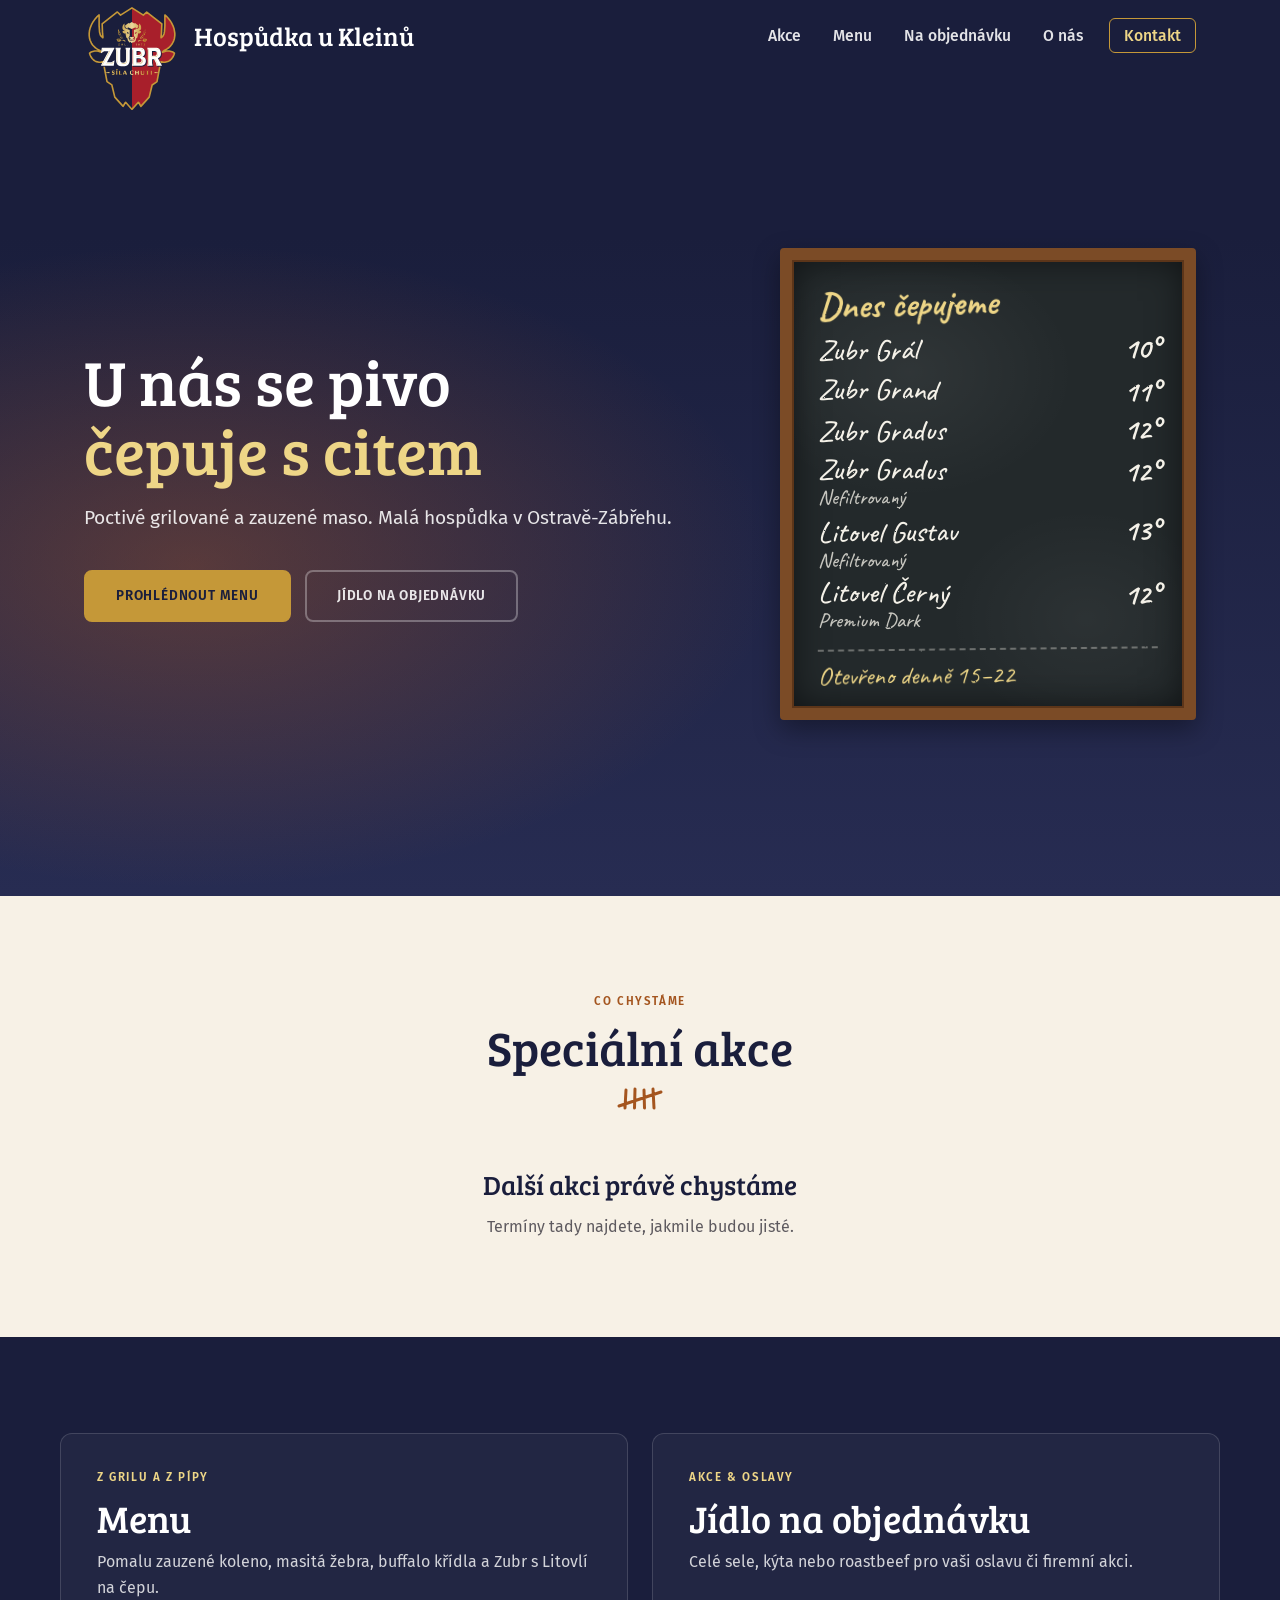
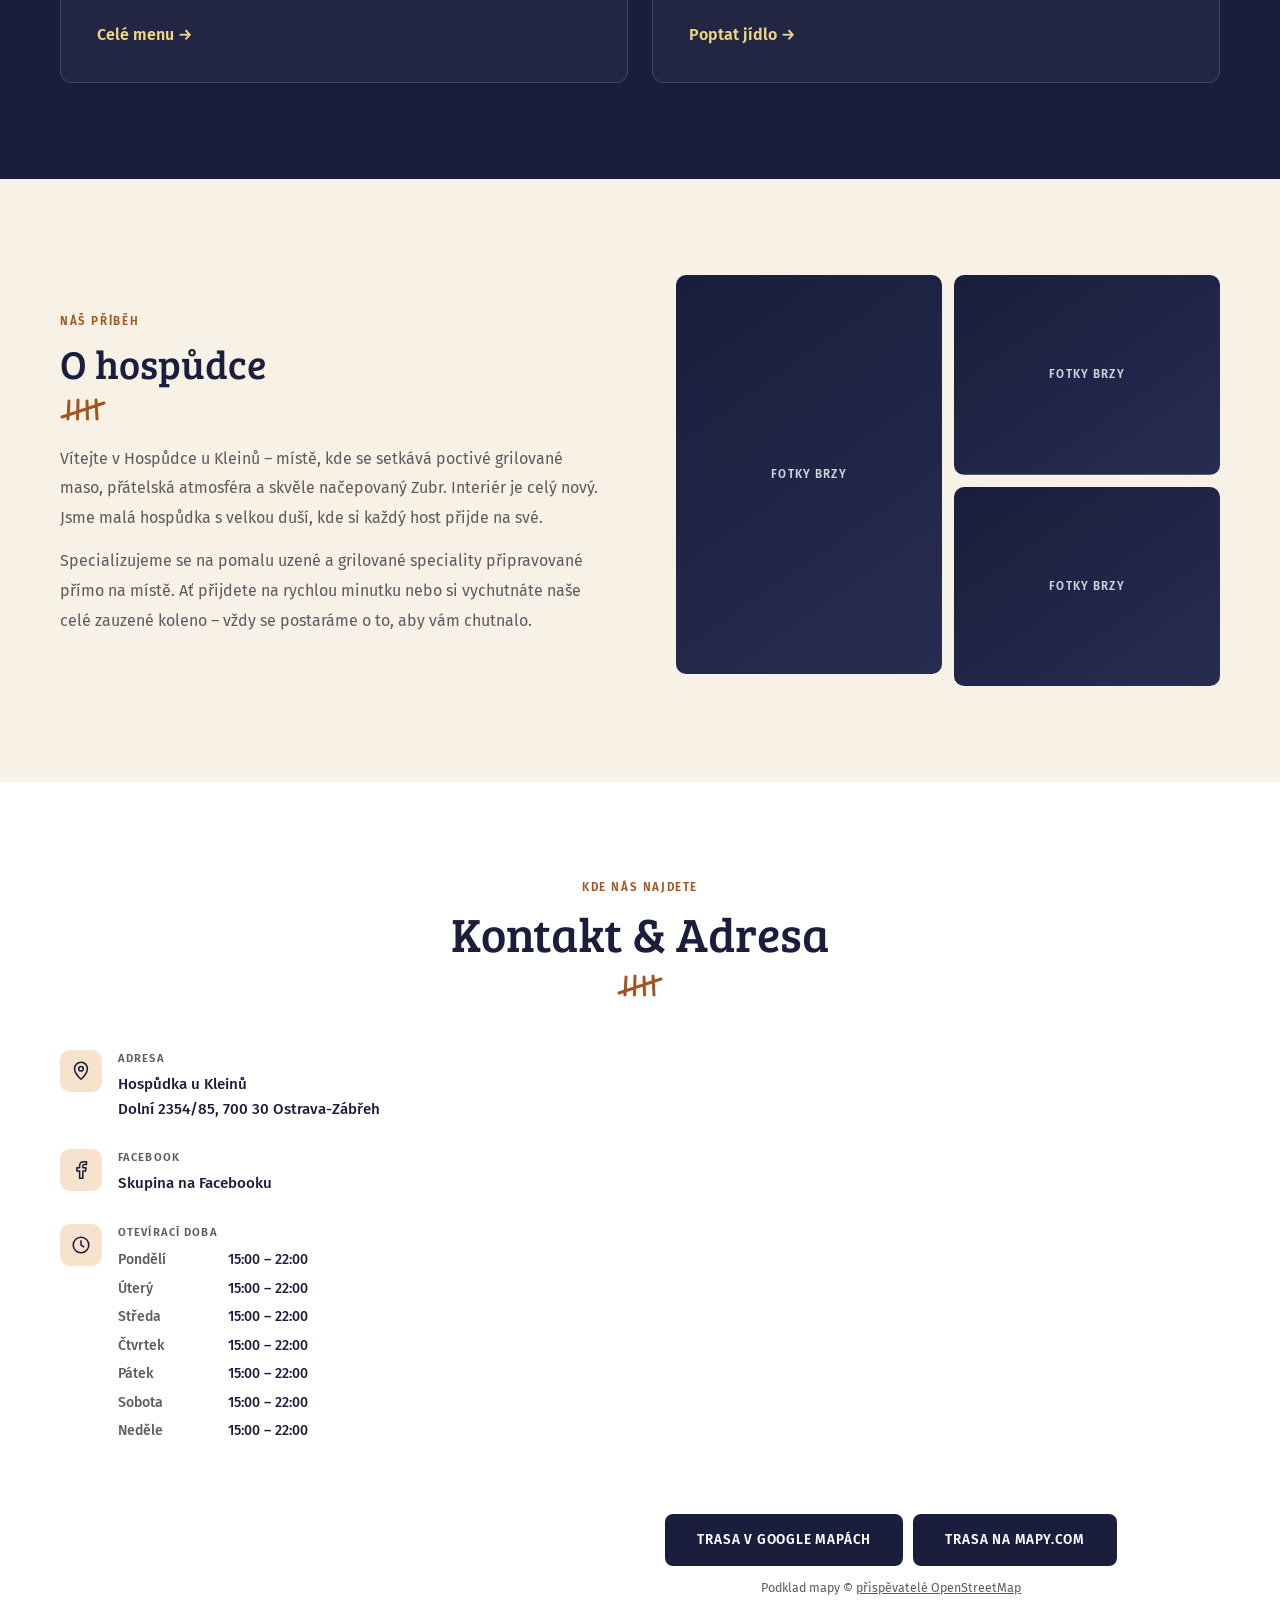
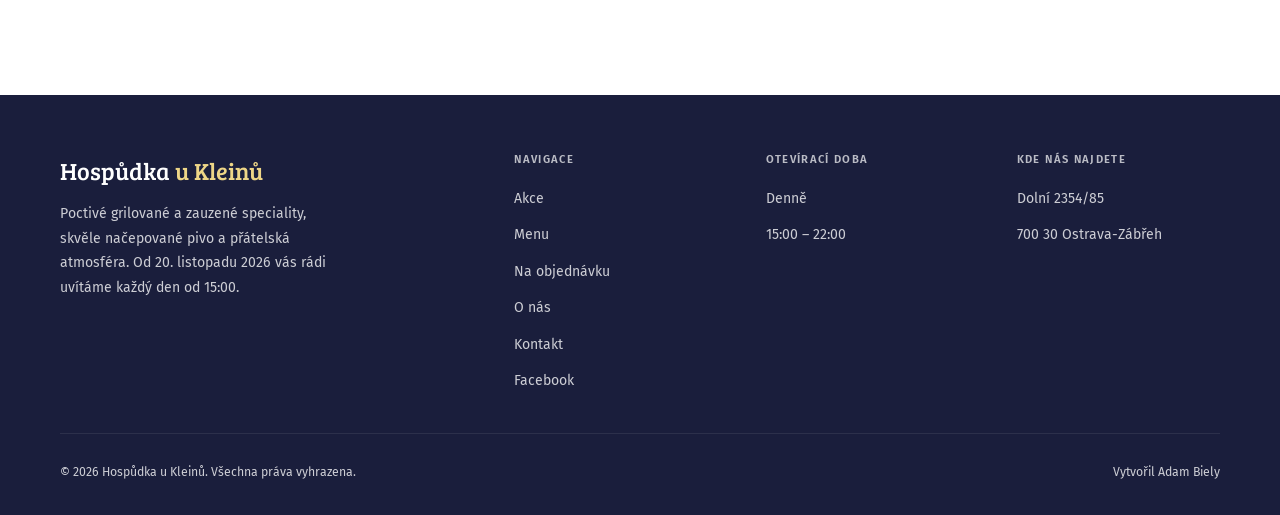
==== commit fd1e98df: "Add sharing preview, drop the head bartender from the opening - Sharing image assets/sdileni.png and" ====
--- a/index.html
+++ b/index.html
@@ -5,6 +5,19 @@
   <meta name="viewport" content="width=device-width, initial-scale=1.0" />
   <title>Hospůdka u Kleinů – Ostrava-Zábřeh</title>
   <meta name="description" content="Hospůdka u Kleinů v Ostravě-Zábřehu: grilované a zauzené maso, Zubr na čepu, speciální akce a jídlo na objednávku. Velké znovuotevření 20. listopadu 2026. Otevřeno denně 15:00–22:00." />
+  <!-- náhled při sdílení odkazu (Facebook, WhatsApp, Messenger) -->
+  <meta property="og:type" content="website" />
+  <meta property="og:site_name" content="Hospůdka u Kleinů" />
+  <meta property="og:locale" content="cs_CZ" />
+  <meta property="og:title" content="Hospůdka u Kleinů – Ostrava-Zábřeh" />
+  <meta property="og:description" content="Hospůdka u Kleinů v Ostravě-Zábřehu: grilované a zauzené maso, Zubr na čepu, speciální akce a jídlo na objednávku. Velké znovuotevření 20. listopadu 2026. Otevřeno denně 15:00–22:00." />
+  <meta property="og:url" content="https://helldast.github.io/HospudkaUKleinu/" />
+  <meta property="og:image" content="https://helldast.github.io/HospudkaUKleinu/assets/sdileni.png" />
+  <meta property="og:image:width" content="1200" />
+  <meta property="og:image:height" content="630" />
+  <meta property="og:image:alt" content="Hospůdka u Kleinů, Ostrava-Zábřeh. Zubr na čepu." />
+  <meta name="twitter:card" content="summary_large_image" />
+  <link rel="canonical" href="https://helldast.github.io/HospudkaUKleinu/" />
   <link rel="icon" href="assets/stit.svg" type="image/svg+xml" />
   <link rel="preconnect" href="https://fonts.googleapis.com" />
   <link rel="preconnect" href="https://fonts.gstatic.com" crossorigin />
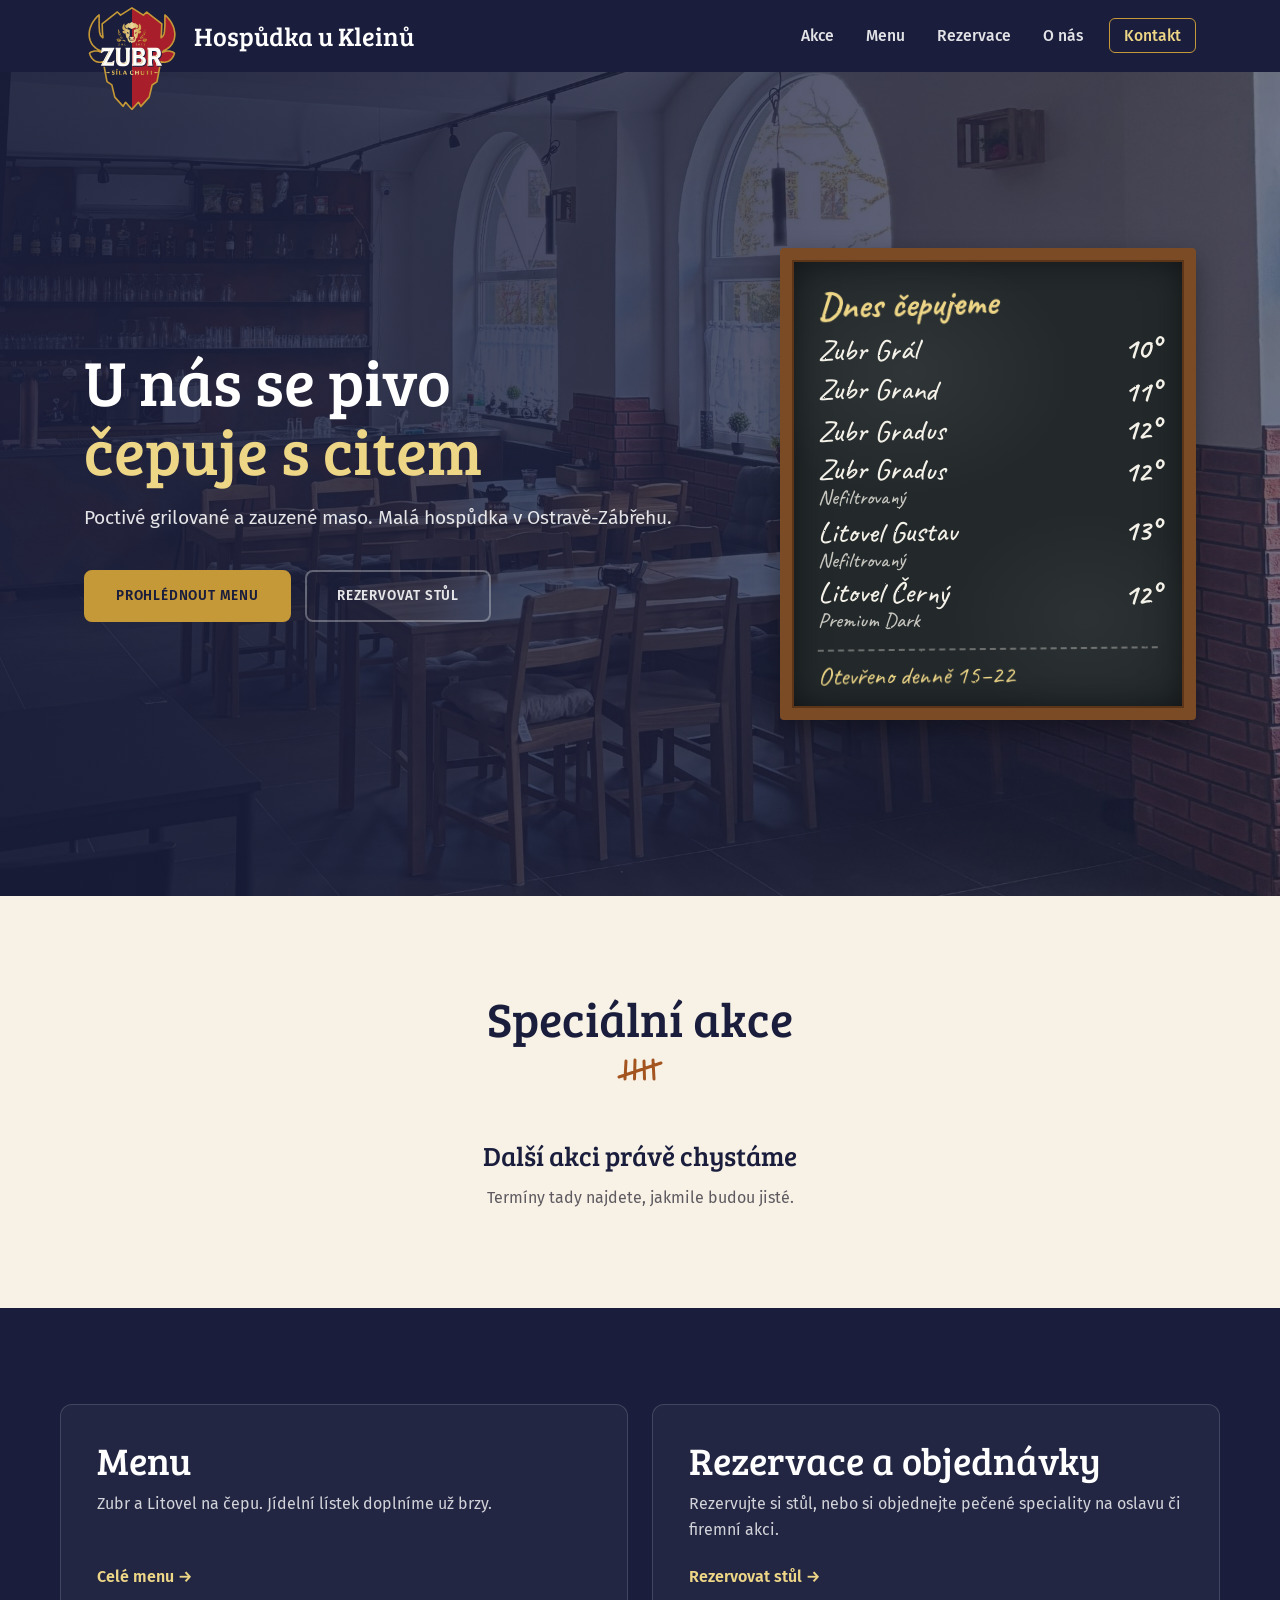
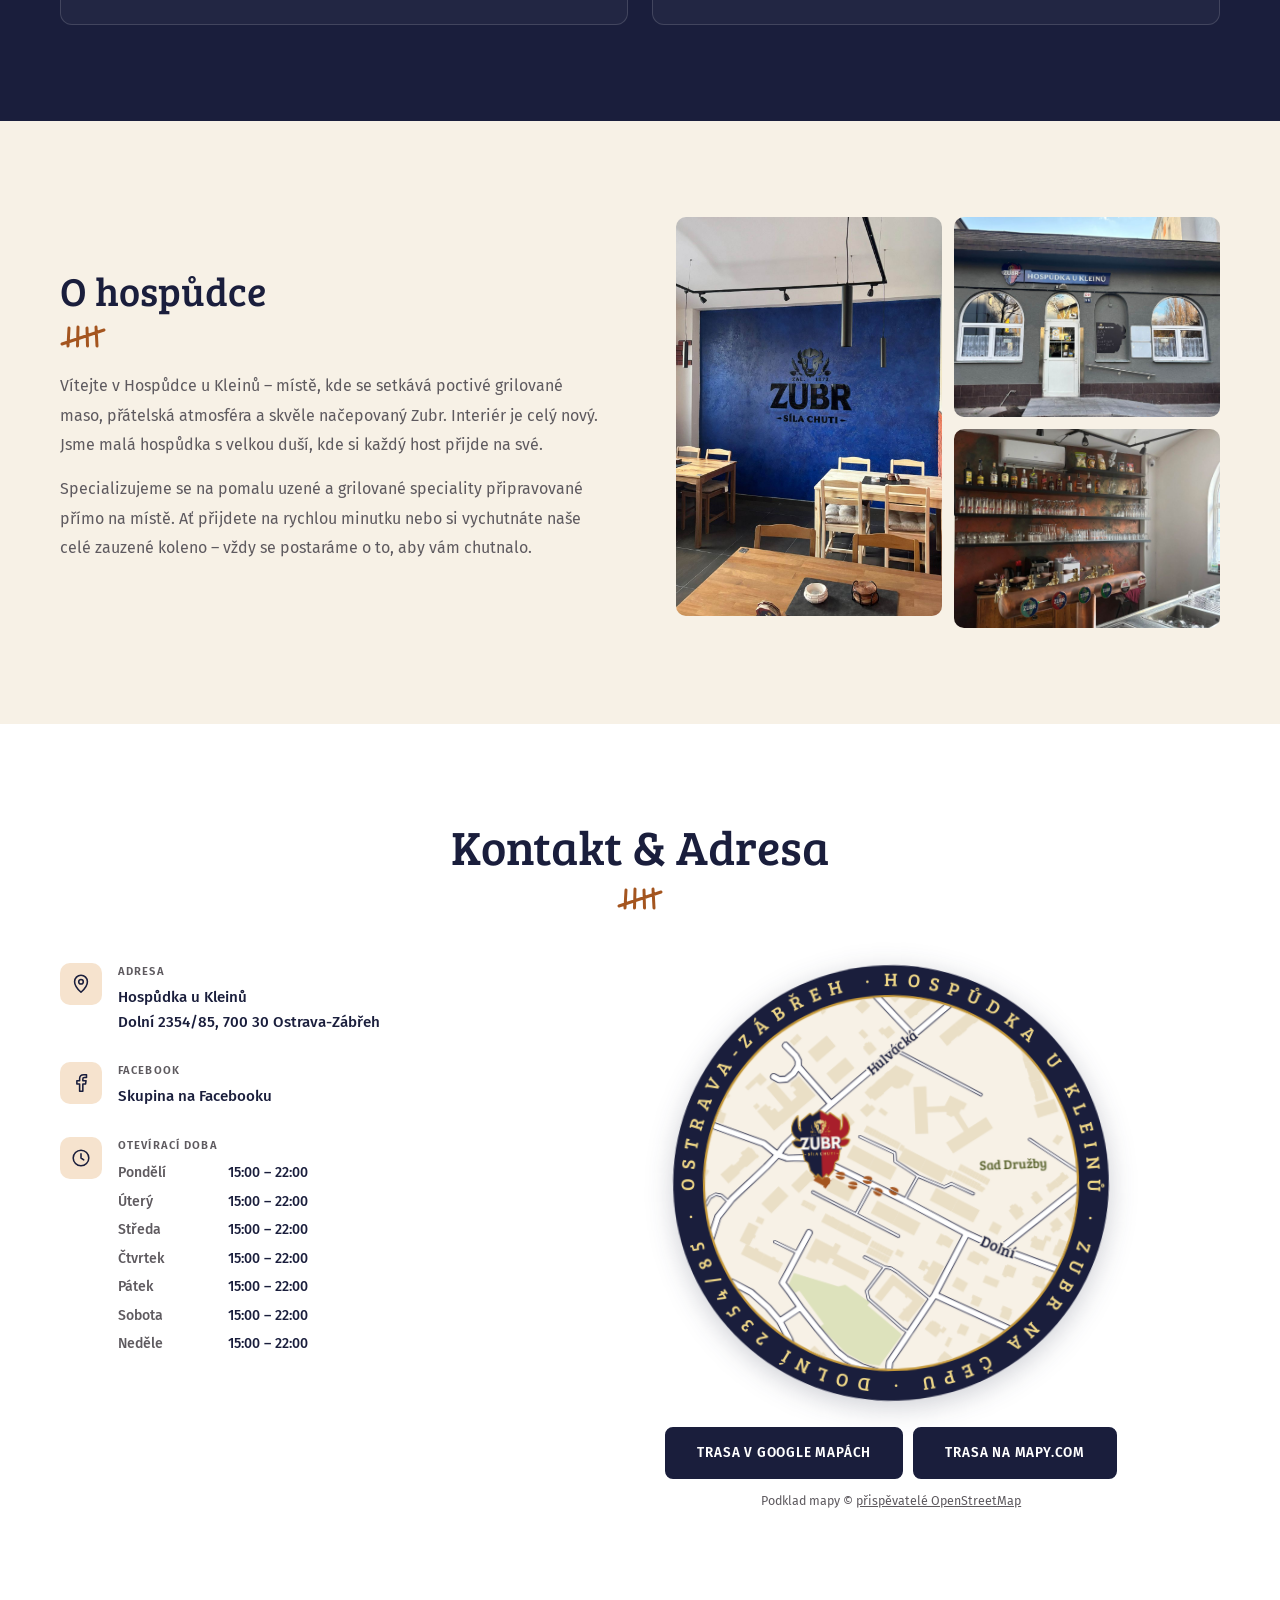
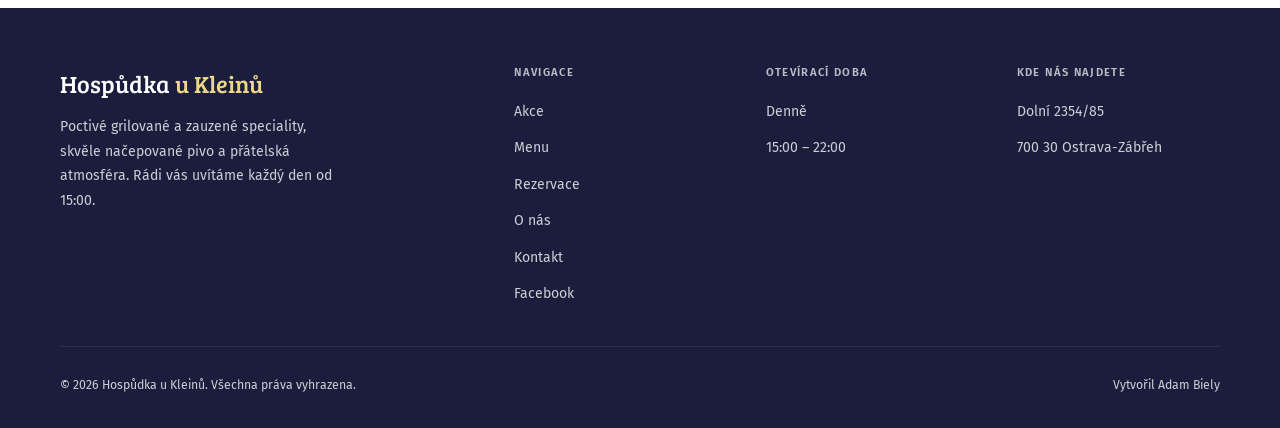
==== commit b703291b: "Add photos, table reservation, beer-only menu - Interior and exterior photos in the hero and the abo" ====
--- a/index.html
+++ b/index.html
@@ -4,13 +4,13 @@
   <meta charset="UTF-8" />
   <meta name="viewport" content="width=device-width, initial-scale=1.0" />
   <title>Hospůdka u Kleinů – Ostrava-Zábřeh</title>
-  <meta name="description" content="Hospůdka u Kleinů v Ostravě-Zábřehu: grilované a zauzené maso, Zubr na čepu, speciální akce a jídlo na objednávku. Velké znovuotevření 20. listopadu 2026. Otevřeno denně 15:00–22:00." />
+  <meta name="description" content="Hospůdka u Kleinů v Ostravě-Zábřehu: grilované a zauzené maso, Zubr na čepu, speciální akce a jídlo na objednávku. Otevřeno denně 15:00–22:00." />
   <!-- náhled při sdílení odkazu (Facebook, WhatsApp, Messenger) -->
   <meta property="og:type" content="website" />
   <meta property="og:site_name" content="Hospůdka u Kleinů" />
   <meta property="og:locale" content="cs_CZ" />
   <meta property="og:title" content="Hospůdka u Kleinů – Ostrava-Zábřeh" />
-  <meta property="og:description" content="Hospůdka u Kleinů v Ostravě-Zábřehu: grilované a zauzené maso, Zubr na čepu, speciální akce a jídlo na objednávku. Velké znovuotevření 20. listopadu 2026. Otevřeno denně 15:00–22:00." />
+  <meta property="og:description" content="Hospůdka u Kleinů v Ostravě-Zábřehu: grilované a zauzené maso, Zubr na čepu, speciální akce a jídlo na objednávku. Otevřeno denně 15:00–22:00." />
   <meta property="og:url" content="https://helldast.github.io/HospudkaUKleinu/" />
   <meta property="og:image" content="https://helldast.github.io/HospudkaUKleinu/assets/sdileni.png" />
   <meta property="og:image:width" content="1200" />
@@ -28,7 +28,7 @@
 <body>
 <svg width="0" height="0" style="position:absolute" aria-hidden="true"><filter id="krida"><feTurbulence type="fractalNoise" baseFrequency="1.2" numOctaves="2" result="sum"/><feDisplacementMap in="SourceGraphic" in2="sum" scale="1.6"/></filter></svg>
 <!-- ══════════════ PROUŽEK S NOVINKOU ══════════════ -->
-<a href="#akce" class="strip" id="strip">Velké znovuotevření · pátek 20. listopadu</a>
+<a href="#akce" class="strip" id="strip" hidden></a>
 
 <!-- ══════════════ NAVBAR ══════════════ -->
 <nav class="nav" id="nav">
@@ -40,7 +40,7 @@
     <ul class="nav-links">
       <li><a href="#akce">Akce</a></li>
       <li><a href="menu.html">Menu</a></li>
-      <li><a href="objednavka.html">Na&nbsp;objednávku</a></li>
+      <li><a href="objednavka.html">Rezervace</a></li>
       <li><a href="#o-nas">O&nbsp;nás</a></li>
       <li><a href="#kontakt" class="cta">Kontakt</a></li>
     </ul>
@@ -53,7 +53,7 @@
   <div class="mob-menu" id="mobMenu">
     <a href="#akce" onclick="closeMob()">Akce</a>
     <a href="menu.html" onclick="closeMob()">Menu</a>
-    <a href="objednavka.html" onclick="closeMob()">Na objednávku</a>
+    <a href="objednavka.html" onclick="closeMob()">Rezervace</a>
     <a href="#o-nas" onclick="closeMob()">O nás</a>
     <a href="#kontakt" onclick="closeMob()">Kontakt</a>
   </div>
@@ -68,7 +68,7 @@
       <p class="hero-sub">Poctivé grilované a&nbsp;zauzené maso. Malá hospůdka v&nbsp;Ostravě-Zábřehu.</p>
       <div class="hero-btns">
         <a href="menu.html" class="btn btn-fill">Prohlédnout menu</a>
-        <a href="objednavka.html" class="btn btn-outline">Jídlo na objednávku</a>
+        <a href="objednavka.html#rezervace" class="btn btn-outline">Rezervovat stůl</a>
       </div>
     </div>
 
@@ -93,7 +93,6 @@
 <section id="akce">
   <div class="container">
     <div class="sec-header">
-      <div class="label">Co chystáme</div>
       <h2 class="title">Speciální akce</h2>
       <div class="divider"></div>
     </div>
@@ -106,16 +105,14 @@
   <div class="container">
     <div class="rc-grid">
       <a class="rc-card" href="menu.html">
-        <span class="label">Z grilu a z pípy</span>
         <span class="rc-title">Menu</span>
-        <span class="rc-text">Pomalu zauzené koleno, masitá žebra, buffalo křídla a&nbsp;Zubr s&nbsp;Litovlí na čepu.</span>
+        <span class="rc-text">Zubr a&nbsp;Litovel na čepu. Jídelní lístek doplníme už brzy.</span>
         <span class="rc-go">Celé menu →</span>
       </a>
-      <a class="rc-card" href="objednavka.html">
-        <span class="label">Akce &amp; oslavy</span>
-        <span class="rc-title">Jídlo na objednávku</span>
-        <span class="rc-text">Celé sele, kýta nebo roastbeef pro vaši oslavu či firemní akci.</span>
-        <span class="rc-go">Poptat jídlo →</span>
+      <a class="rc-card" href="objednavka.html#rezervace">
+        <span class="rc-title">Rezervace a&nbsp;objednávky</span>
+        <span class="rc-text">Rezervujte si stůl, nebo si objednejte pečené speciality na oslavu či firemní akci.</span>
+        <span class="rc-go">Rezervovat stůl →</span>
       </a>
     </div>
   </div>
@@ -126,7 +123,6 @@
   <div class="container">
     <div class="about-grid">
       <div class="about-text">
-        <div class="label">Náš příběh</div>
         <h2>O hospůdce</h2>
         <div class="divider"></div>
         <p>
@@ -153,7 +149,6 @@
 <section id="kontakt">
   <div class="container">
     <div class="sec-header">
-      <div class="label">Kde nás najdete</div>
       <h2 class="title">Kontakt &amp; Adresa</h2>
       <div class="divider"></div>
     </div>
@@ -267,7 +262,7 @@
         <div class="footer-logo">Hospůdka <span>u&nbsp;Kleinů</span></div>
         <p class="footer-text">
           Poctivé grilované a zauzené speciality, skvěle načepované pivo a přátelská atmosféra.
-          Od 20. listopadu 2026 vás rádi uvítáme každý den od 15:00.
+          Rádi vás uvítáme každý den od 15:00.
         </p>
       </div>
       <div class="footer-col">
@@ -275,7 +270,7 @@
         <ul>
           <li><a href="#akce">Akce</a></li>
           <li><a href="menu.html">Menu</a></li>
-          <li><a href="objednavka.html">Na objednávku</a></li>
+          <li><a href="objednavka.html">Rezervace</a></li>
           <li><a href="#o-nas">O nás</a></li>
           <li><a href="#kontakt">Kontakt</a></li>
           <li><a href="https://www.facebook.com/groups/791222916589231/" target="_blank" rel="noopener">Facebook</a></li>
--- a/style.css
+++ b/style.css
@@ -41,10 +41,6 @@
 
     /* ─── HELPERS ─── */
     .container { max-width: var(--max); margin: 0 auto; }
-    .label {
-      font-size: .72rem; font-weight: 600; letter-spacing: .14em;
-      text-transform: uppercase; color: var(--copper); margin-bottom: 10px;
-    }
     .title {
       font-family: var(--font-d); font-size: clamp(2rem,4vw,3rem);
       font-weight: 700; line-height: 1.1; color: var(--text);
@@ -164,6 +160,13 @@
       background: center/cover no-repeat;
       opacity: .4;
     }
+    /* with a real photo: show it clearer, with navy over it so the text stays readable */
+    .hero-img[style] { opacity: 1; }
+    .hero-img[style]::after {
+      content: ''; position: absolute; inset: 0;
+      background: linear-gradient(90deg, rgba(26,30,60,.9) 0%, rgba(26,30,60,.78) 50%, rgba(26,30,60,.6) 100%);
+    }
+    @media (max-width: 920px) { .hero-img[style]::after { background: rgba(26,30,60,.8); } }
     .hero-content {
       position: relative; padding: 80px 24px; max-width: 820px; width: 100%;
     }
@@ -267,6 +270,7 @@
     .menu-book .mitem:last-child { border-bottom: 1px solid #DCD2BE; }
     .menu-book .mitem-name { font-family: var(--font-d); font-weight: 400; font-size: 1.22rem; line-height: 1.25; margin: 0; }
     .menu-book .mitem-detail { font-size: .9rem; margin-top: 2px; }
+    .menu-brzy { padding: 18px 0; border-top: 2px solid var(--dark); font-family: var(--font-d); font-size: 1.3rem; line-height: 1.35; color: var(--muted); }
     .mskup-pozn { margin-top: 14px; color: var(--muted); font-size: .88rem; }
     .menu-book .tab-note { grid-column: 1 / -1; margin: 36px 0 0; padding: 0; background: none; border-radius: 0; }
 
@@ -337,7 +341,6 @@
       transition: border-color .2s, background .2s;
     }
     .rc-card:hover { border-color: var(--gold-deep); background: rgba(255,255,255,.07); }
-    .rc-card .label { color: var(--gold); }
     .rc-title { font-family: var(--font-d); font-size: clamp(1.8rem,3vw,2.4rem); line-height: 1.1; color: #FFFFFF; }
     .rc-text { margin-top: 10px; color: rgba(255,255,255,.8); }
     .rc-go { margin-top: auto; padding-top: 20px; font-weight: 600; color: var(--gold); }
@@ -370,6 +373,18 @@
       background: var(--dark); border: none; box-shadow: var(--shadow-lg);
       border-radius: 16px; padding: 48px 52px; max-width: 740px; margin: 0 auto;
     }
+    .form-tabs { display: grid; grid-template-columns: 1fr 1fr; margin: -8px 0 30px; border-bottom: 1px solid rgba(255,255,255,.18); }
+    .form-tab {
+      min-height: 48px; padding: 10px 8px; margin-bottom: -1px; cursor: pointer;
+      font: 600 .95rem var(--font-b); color: rgba(255,255,255,.72); background: none;
+      border: none; border-bottom: 3px solid transparent; transition: color .2s, border-color .2s;
+    }
+    .form-tab:hover { color: #FFFFFF; }
+    .form-tab[aria-selected="true"] { color: var(--gold); border-bottom-color: var(--gold-deep); }
+    .form-tab:focus-visible { outline: 2px solid var(--gold); outline-offset: -2px; }
+    .form-note b { color: #FFFFFF; font-weight: 600; }
+    .form-note a { color: var(--gold); }
+    .form-note + .form-note { margin-top: 8px; }
     .form-hd { font-family: var(--font-d); font-size: 1.9rem; font-weight: 600; color: #FFFFFF; margin-bottom: 6px; }
     .form-sub { font-size: .88rem; color: rgba(255,255,255,.78); margin-bottom: 34px; }
 
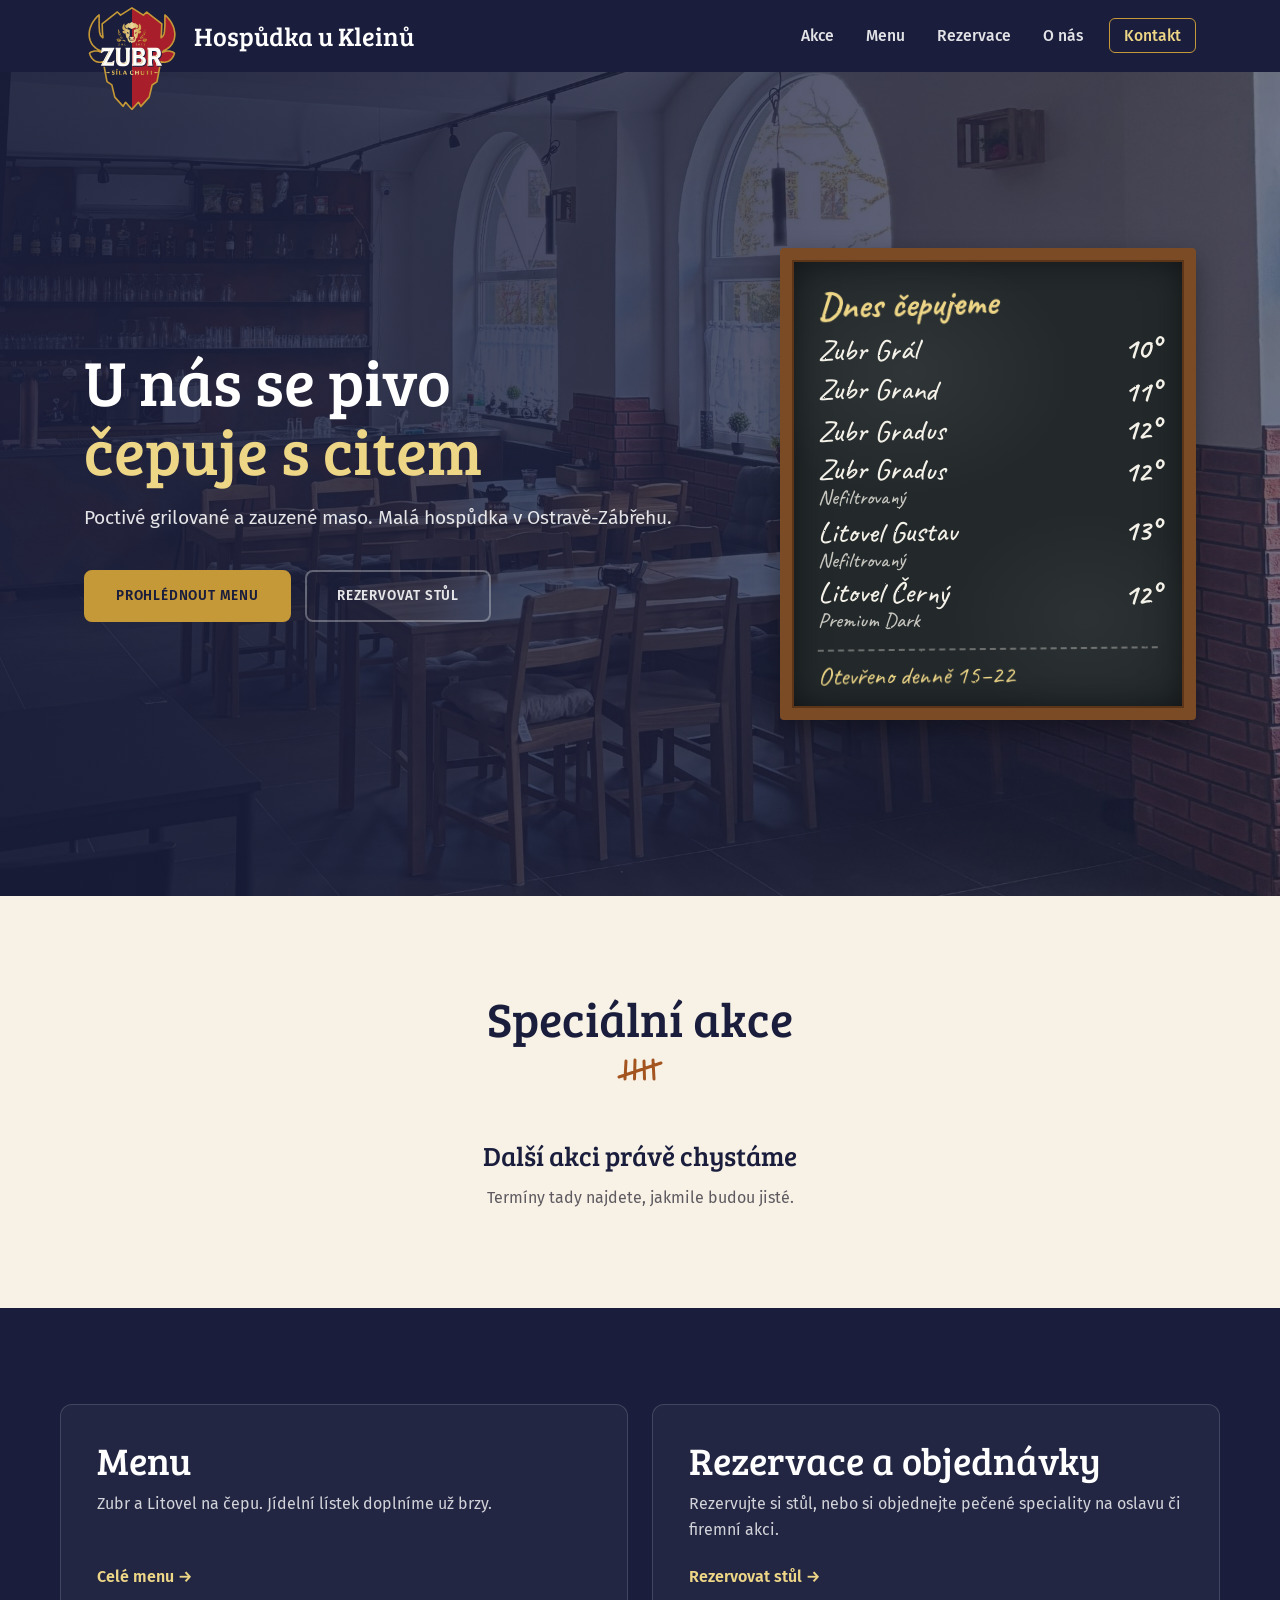
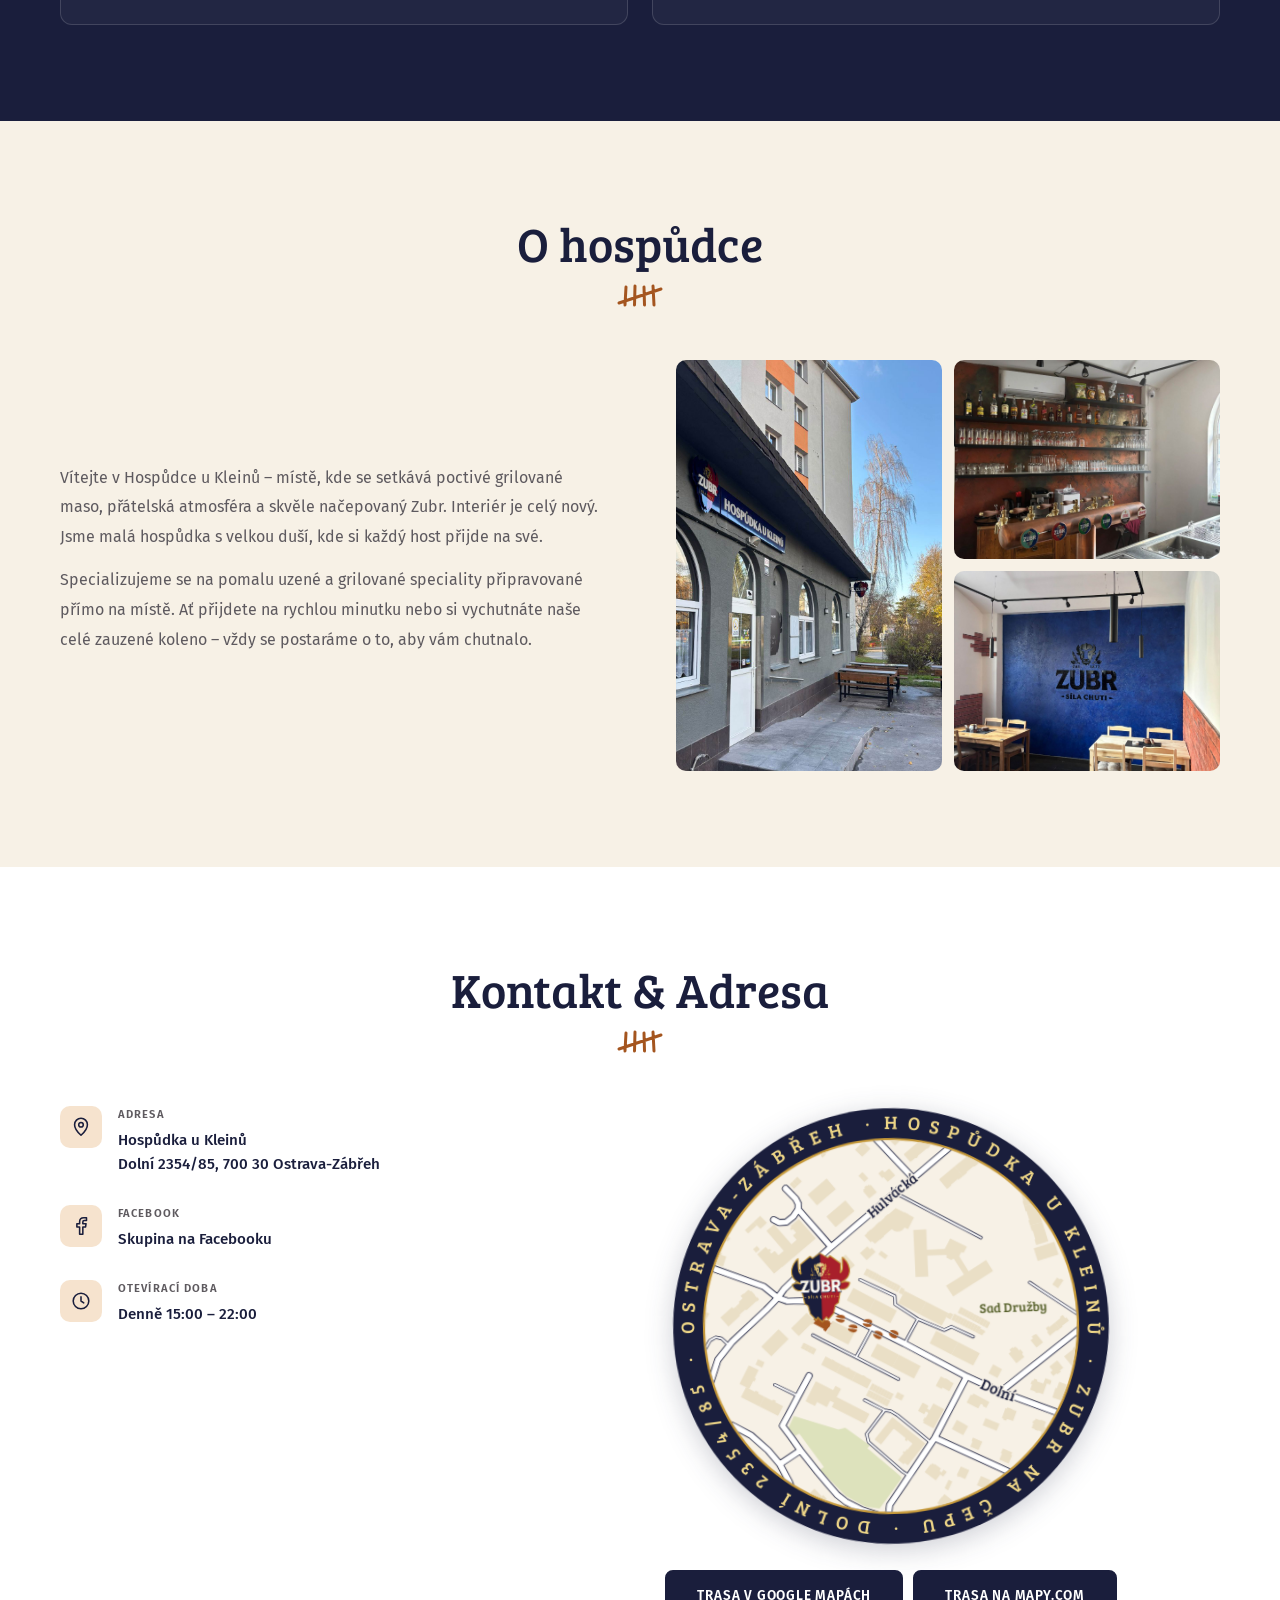
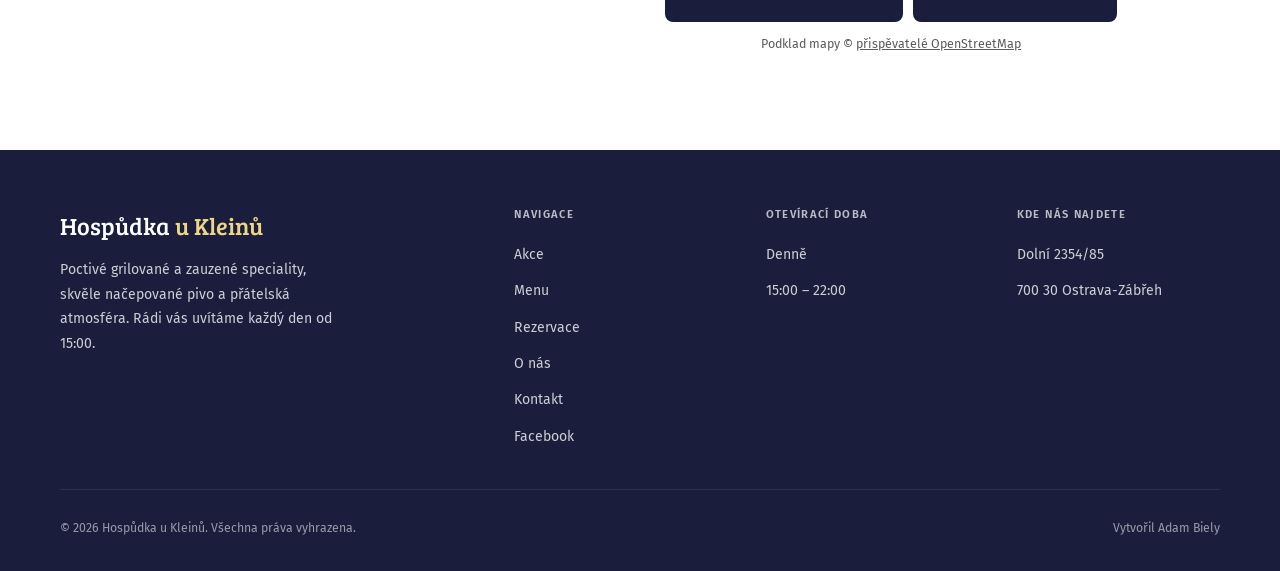
==== commit 72195df0: "Shorter phone layout, new photo order - Phone: visible hero photo, side-by-side buttons, compact cha" ====
--- a/index.html
+++ b/index.html
@@ -121,10 +121,12 @@
 <!-- ══════════════ O NÁS ══════════════ -->
 <section id="o-nas">
   <div class="container">
+    <div class="sec-header">
+      <h2 class="title">O hospůdce</h2>
+      <div class="divider"></div>
+    </div>
     <div class="about-grid">
       <div class="about-text">
-        <h2>O hospůdce</h2>
-        <div class="divider"></div>
         <p>
           Vítejte v Hospůdce u Kleinů – místě, kde se setkává poctivé grilované maso,
           přátelská atmosféra a skvěle načepovaný Zubr. Interiér je celý nový. Jsme malá hospůdka s velkou duší,
@@ -196,15 +198,7 @@
           <div>
             <div class="ci-lbl">Otevírací doba<span class="od-otevreni"></span></div>
             <div class="ci-val">
-              <table class="hours-tbl">
-                <tr><td>Pondělí</td><td>15:00 – 22:00</td></tr>
-                <tr><td>Úterý</td>  <td>15:00 – 22:00</td></tr>
-                <tr><td>Středa</td> <td>15:00 – 22:00</td></tr>
-                <tr><td>Čtvrtek</td><td>15:00 – 22:00</td></tr>
-                <tr><td>Pátek</td>  <td>15:00 – 22:00</td></tr>
-                <tr><td>Sobota</td> <td>15:00 – 22:00</td></tr>
-                <tr><td>Neděle</td> <td>15:00 – 22:00</td></tr>
-              </table>
+              Denně 15:00 – 22:00
             </div>
           </div>
         </div>
--- a/style.css
+++ b/style.css
@@ -161,12 +161,12 @@
       opacity: .4;
     }
     /* with a real photo: show it clearer, with navy over it so the text stays readable */
-    .hero-img[style] { opacity: 1; }
+    .hero-img[style] { opacity: 1; background-image: var(--foto); }
     .hero-img[style]::after {
       content: ''; position: absolute; inset: 0;
       background: linear-gradient(90deg, rgba(26,30,60,.9) 0%, rgba(26,30,60,.78) 50%, rgba(26,30,60,.6) 100%);
     }
-    @media (max-width: 920px) { .hero-img[style]::after { background: rgba(26,30,60,.8); } }
+
     .hero-content {
       position: relative; padding: 80px 24px; max-width: 820px; width: 100%;
     }
@@ -442,7 +442,6 @@
       font-family: var(--font-d); font-size: 2.5rem; font-weight: 700;
       line-height: 1.12; color: var(--text); margin-bottom: 6px;
     }
-    .about-text .divider { margin: 12px 0 22px; }
     .about-text p { color: var(--muted); line-height: 1.85; margin-bottom: 14px; }
     
     /* photo mosaic */
@@ -455,7 +454,8 @@
       font-weight: 600; letter-spacing: .1em; text-transform: uppercase;
       /* Replace each gradient with: background-image: url('foto-1.jpg'); background-size:cover; */
     }
-    .ph:nth-child(1) { grid-row: span 2; aspect-ratio: 2/3; }
+    .ph[style] { background-image: var(--foto); }
+    .ph:nth-child(1) { grid-row: span 2; aspect-ratio: auto; min-height: 100%; }
     .ph:nth-child(2) { aspect-ratio: 4/3; }
     .ph:nth-child(3) { aspect-ratio: 4/3; }
 
@@ -481,10 +481,6 @@
     .ci-val a { color: var(--accent); text-decoration: none; }
     .ci-val a:hover { text-decoration: underline; }
 
-    .hours-tbl { border-collapse: collapse; width: 100%; margin-top: 4px; }
-    .hours-tbl td { padding: 3px 0; font-size: .88rem; }
-    .hours-tbl td:first-child { color: var(--muted); width: 110px; }
-    .hours-tbl td:last-child { font-weight: 500; }
 
     .mapa-wrap { min-width: 0; text-align: center; }
     .mapa { display: block; width: 100%; max-width: 440px; margin: 0 auto; transform: rotate(-2deg); filter: drop-shadow(0 6px 14px rgba(26,30,60,.22)); }
@@ -525,7 +521,7 @@
     .footer-col ul a[aria-current="page"] { color: var(--gold); }
     .footer-bottom {
       display: flex; justify-content: space-between; align-items: center;
-      font-size: .77rem; flex-wrap: wrap; gap: 8px;
+      font-size: .77rem; flex-wrap: wrap; gap: 8px; color: rgba(255,255,255,.55);
     }
 
     /* ─── RESPONSIVE ─── */
@@ -554,4 +550,61 @@
       .logo-shield { width: 68px; margin-top: 4px; }
       .nav.up .logo-shield { width: 50px; margin-top: 3px; }
       .ph:nth-child(1) { grid-row: auto; aspect-ratio: 16/9; }
-    }+    }
+    /* ─── PHONE & TABLET: shorter page ─── */
+    @media (max-width: 920px) {
+      /* hero: the photo shows at the top and fades into navy under the text */
+      .hero { min-height: 0; background: #1A1E3C; }
+      .hero:has(.hero-img[style])::before { display: none; }
+      .hero-img[style] { bottom: auto; height: 340px; background-image: var(--foto-m, var(--foto)); background-position: center 30%; background-size: cover; }
+      .hero-img[style]::after {
+        background: linear-gradient(180deg, rgba(26,30,60,.15) 0%, rgba(26,30,60,.45) 45%, rgba(26,30,60,.85) 75%, #1A1E3C 100%);
+      }
+      .hero-content { padding: 170px 20px 36px; }
+      .hero h1 { font-size: 2.4rem; margin-bottom: 12px; text-shadow: 0 2px 14px rgba(0,0,0,.45); }
+      .hero-sub { font-size: 1.02rem; margin-bottom: 22px; }
+      .hero-btns { flex-direction: row; flex-wrap: nowrap; gap: 10px; }
+      .hero-btns .btn { flex: 1; padding: 12px 8px; font-size: .78rem; letter-spacing: .04em; text-align: center; }
+      .hero-tap { margin-top: 30px; max-width: 360px; }
+
+      /* compact chalkboard */
+      .tabule { padding: 14px 18px 12px; border-width: 10px; }
+      .tabule-h { font-size: 1.9rem; margin-bottom: 4px; }
+      .tabule-list li { font-size: 1.5rem; padding: 1px 0; gap: 10px; }
+      .t-name small { display: inline; font-size: 1.1rem; margin-left: 3px; }
+      .tabule-cas { font-size: 1.35rem; margin-top: 8px; padding-top: 6px; }
+
+      /* the two cards */
+      #rozcestnik { padding-top: 48px; padding-bottom: 48px; }
+      .rc-grid { gap: 14px; }
+      .rc-card { padding: 22px 22px 20px; }
+      .rc-title { font-size: 1.65rem; }
+      .rc-text { margin-top: 6px; }
+      .rc-go { padding-top: 12px; }
+
+      /* about: one photo at a time, swipe sideways */
+      .photo-mosaic {
+        display: flex; gap: 12px; overflow-x: auto; scroll-snap-type: x mandatory;
+        margin: 0 -24px; padding: 0 24px 4px; scroll-padding: 0 24px; scrollbar-width: none;
+      }
+      .photo-mosaic::-webkit-scrollbar { display: none; }
+      .photo-mosaic .ph { flex: 0 0 78%; max-width: 340px; aspect-ratio: 4/5; grid-row: auto; scroll-snap-align: start; }
+      .ph[style] { background-image: var(--foto-m, var(--foto)); }
+    }
+    @media (max-width: 600px) {
+      .photo-mosaic { margin: 0 -20px; padding: 0 20px 4px; scroll-padding: 0 20px; }
+      .photo-mosaic .ph, .ph:nth-child(1), .ph:nth-child(2), .ph:nth-child(3) { aspect-ratio: 4/5; }
+
+      /* footer: name, hours and address on one line each, links in rows */
+      footer { padding: 36px 20px 24px; }
+      .footer-top { gap: 6px; padding-bottom: 20px; margin-bottom: 16px; }
+      .footer-logo { margin-bottom: 8px; }
+      .footer-logo { margin-bottom: 0; }
+      .footer-text, .footer-col h4 { display: none; }
+      .footer-col ul { flex-direction: row; flex-wrap: wrap; gap: 4px 8px; }
+      .footer-col:nth-child(2) { display: none; }
+      .footer-col:not(:nth-child(2)) ul { gap: 4px 0; }
+      .footer-col:not(:nth-child(2)) ul li + li::before { content: '·'; margin: 0 8px; color: rgba(255,255,255,.5); }
+      .footer-col ul span { color: rgba(255,255,255,.78); }
+      .footer-bottom { flex-direction: column; align-items: flex-start; gap: 4px; }
+    }
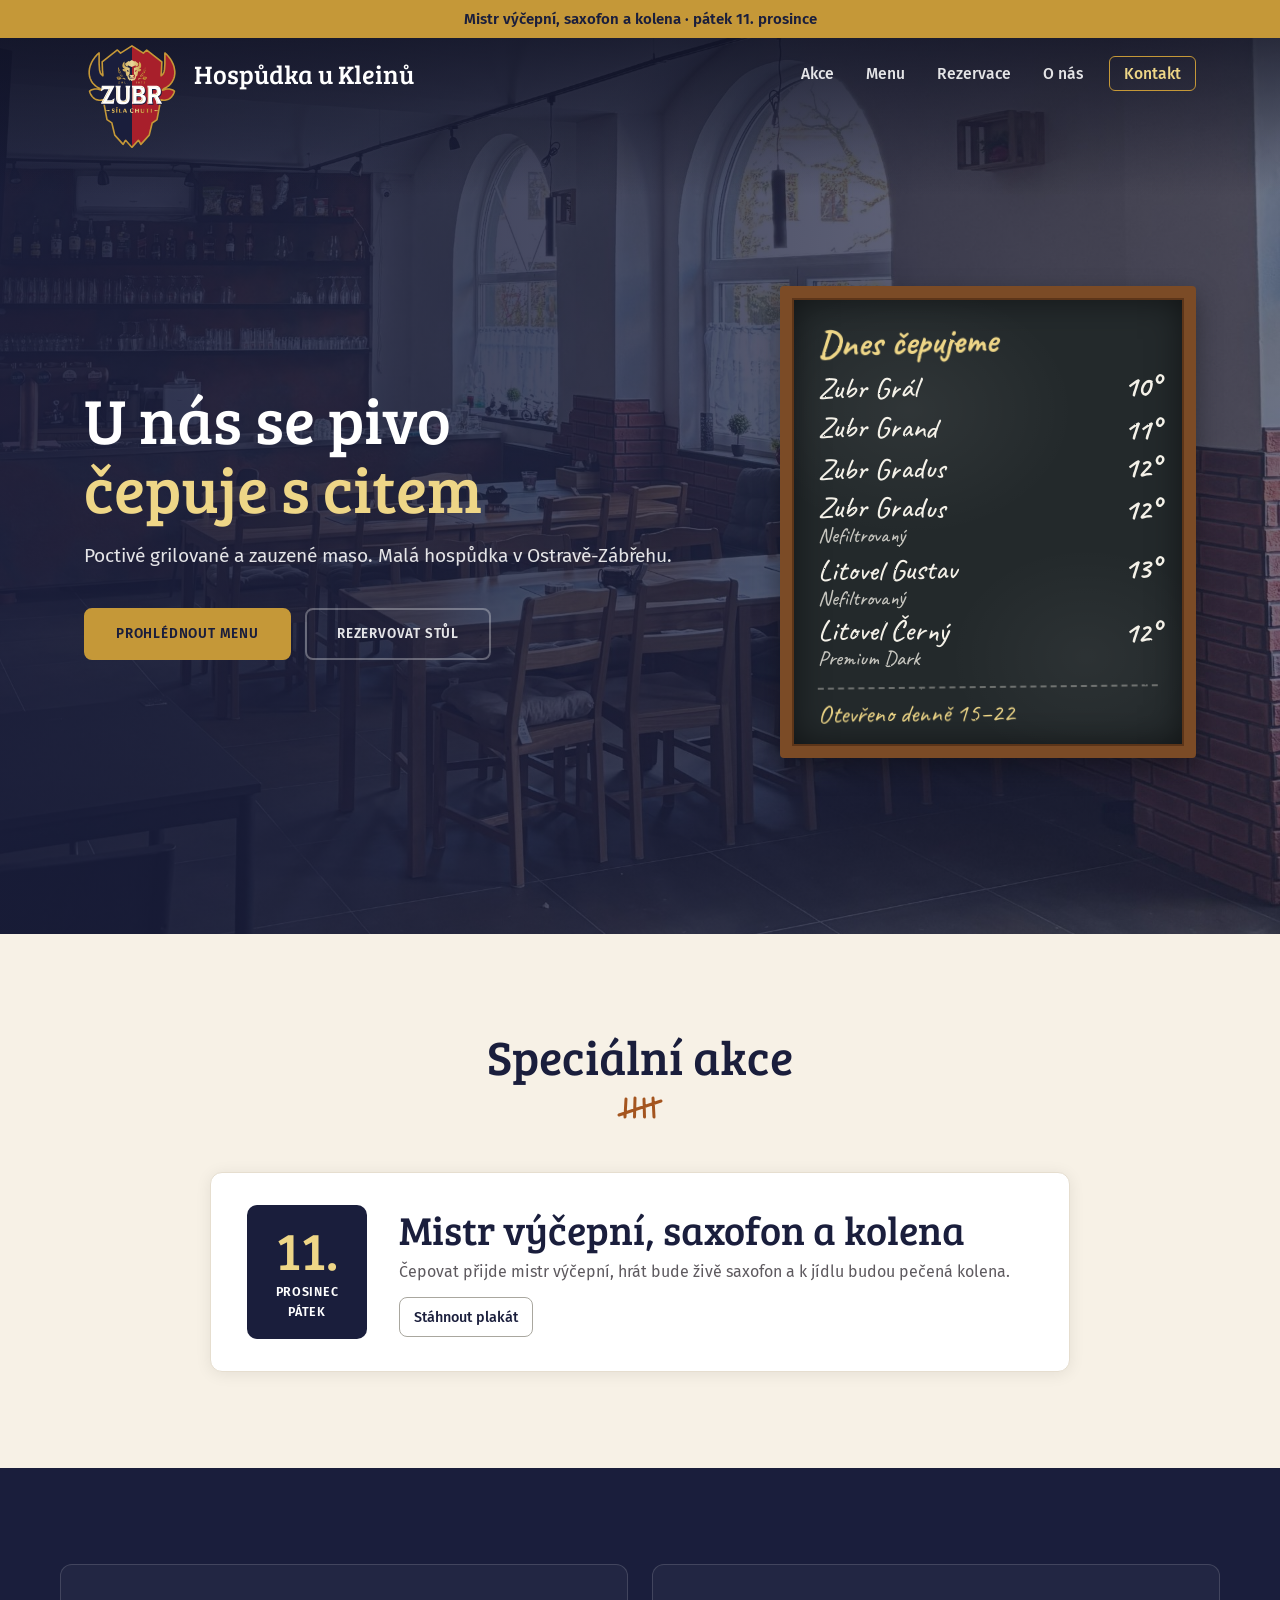
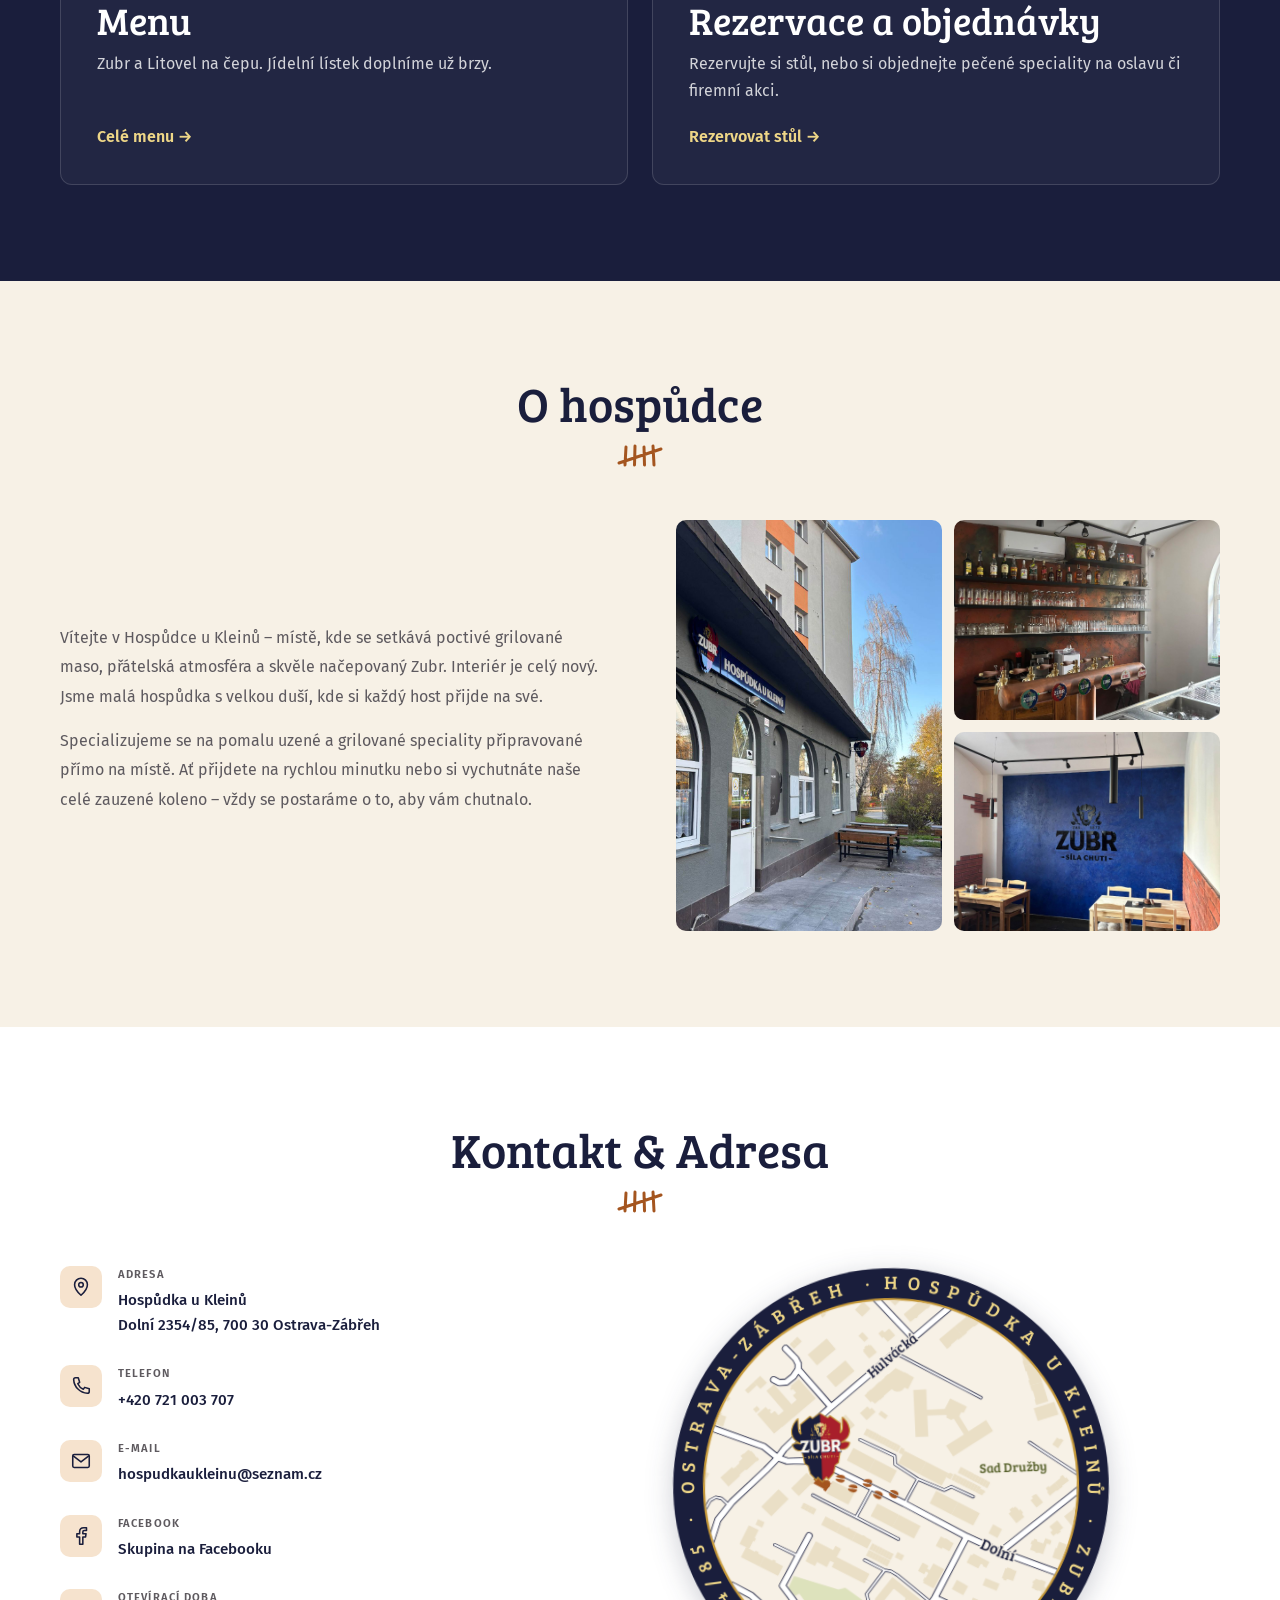
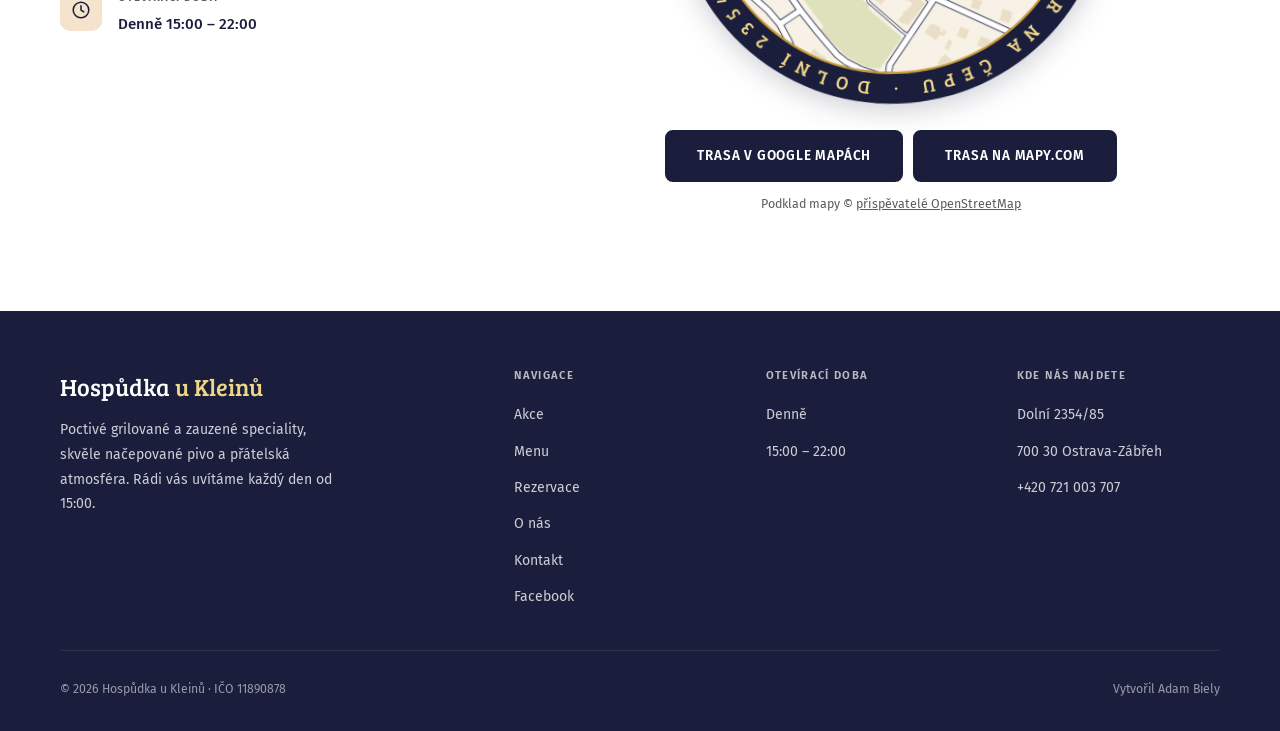
==== commit 9338686b: "Contacts, see-through header, drinks menu, food order, December event - Phone, email and IČO; fix th" ====
--- a/index.html
+++ b/index.html
@@ -31,7 +31,7 @@
 <a href="#akce" class="strip" id="strip" hidden></a>
 
 <!-- ══════════════ NAVBAR ══════════════ -->
-<nav class="nav" id="nav">
+<nav class="nav nav-over" id="nav">
   <div class="nav-inner">
     <a href="#" class="nav-logo">
       <span class="logo-shield"><img src="assets/stit.svg" alt="" class="ls-bg"><img src="assets/zubr-logo.svg" alt="Zubr" class="ls-logo"></span>
@@ -60,7 +60,7 @@
 </nav>
 
 <!-- ══════════════ HERO ══════════════ -->
-<section class="hero" id="uvod">
+<section class="hero hero-under" id="uvod">
   <div class="hero-img" id="heroImg"></div>
   <div class="hero-content">
     <div class="hero-main">
@@ -287,7 +287,7 @@
       </div>
     </div>
     <div class="footer-bottom">
-      <span>© 2026 Hospůdka u Kleinů. Všechna práva vyhrazena.</span>
+      <span>© 2026 Hospůdka u Kleinů · IČO 11890878</span>
       <span>Vytvořil Adam Biely</span>
     </div>
   </div>
--- a/style.css
+++ b/style.css
@@ -79,9 +79,11 @@
     .nav {
       position: sticky; top: 0; z-index: 200;
       background: var(--dark);
-      transition: box-shadow .25s;
+      transition: box-shadow .25s, background-color .25s;
     }
     .nav.up { box-shadow: 0 2px 16px rgba(0,0,0,.3); }
+    /* main page: see-through over the photo at the top, navy once you scroll or open the menu */
+    .nav-over:not(.up):not(:has(.burger.open)) { background-color: transparent; }
 
     .nav-inner {
       max-width: var(--max); margin: 0 auto; padding: 0 24px;
@@ -162,6 +164,13 @@
     }
     /* with a real photo: show it clearer, with navy over it so the text stays readable */
     .hero-img[style] { opacity: 1; background-image: var(--foto); }
+    .hero-under { margin-top: calc(-1 * var(--nav-h)); min-height: calc(100vh - var(--strip-h)); }
+    .hero-under .hero-content { padding-top: calc(80px + var(--nav-h)); }
+    /* a soft dark band at the very top so the menu text stays readable on the light ceiling */
+    .hero-under .hero-img[style]::before {
+      content: ''; position: absolute; inset: 0 0 auto; height: calc(var(--nav-h) * 2.2); z-index: 1;
+      background: linear-gradient(180deg, rgba(14,16,34,.72) 0%, rgba(14,16,34,.35) 55%, transparent 100%);
+    }
     .hero-img[style]::after {
       content: ''; position: absolute; inset: 0;
       background: linear-gradient(90deg, rgba(26,30,60,.9) 0%, rgba(26,30,60,.78) 50%, rgba(26,30,60,.6) 100%);
@@ -561,6 +570,8 @@
         background: linear-gradient(180deg, rgba(26,30,60,.15) 0%, rgba(26,30,60,.45) 45%, rgba(26,30,60,.85) 75%, #1A1E3C 100%);
       }
       .hero-content { padding: 170px 20px 36px; }
+      .hero-under .hero-img[style] { height: calc(340px + var(--nav-h)); }
+      .hero-under .hero-content { padding-top: calc(170px + var(--nav-h)); }
       .hero h1 { font-size: 2.4rem; margin-bottom: 12px; text-shadow: 0 2px 14px rgba(0,0,0,.45); }
       .hero-sub { font-size: 1.02rem; margin-bottom: 22px; }
       .hero-btns { flex-direction: row; flex-wrap: nowrap; gap: 10px; }
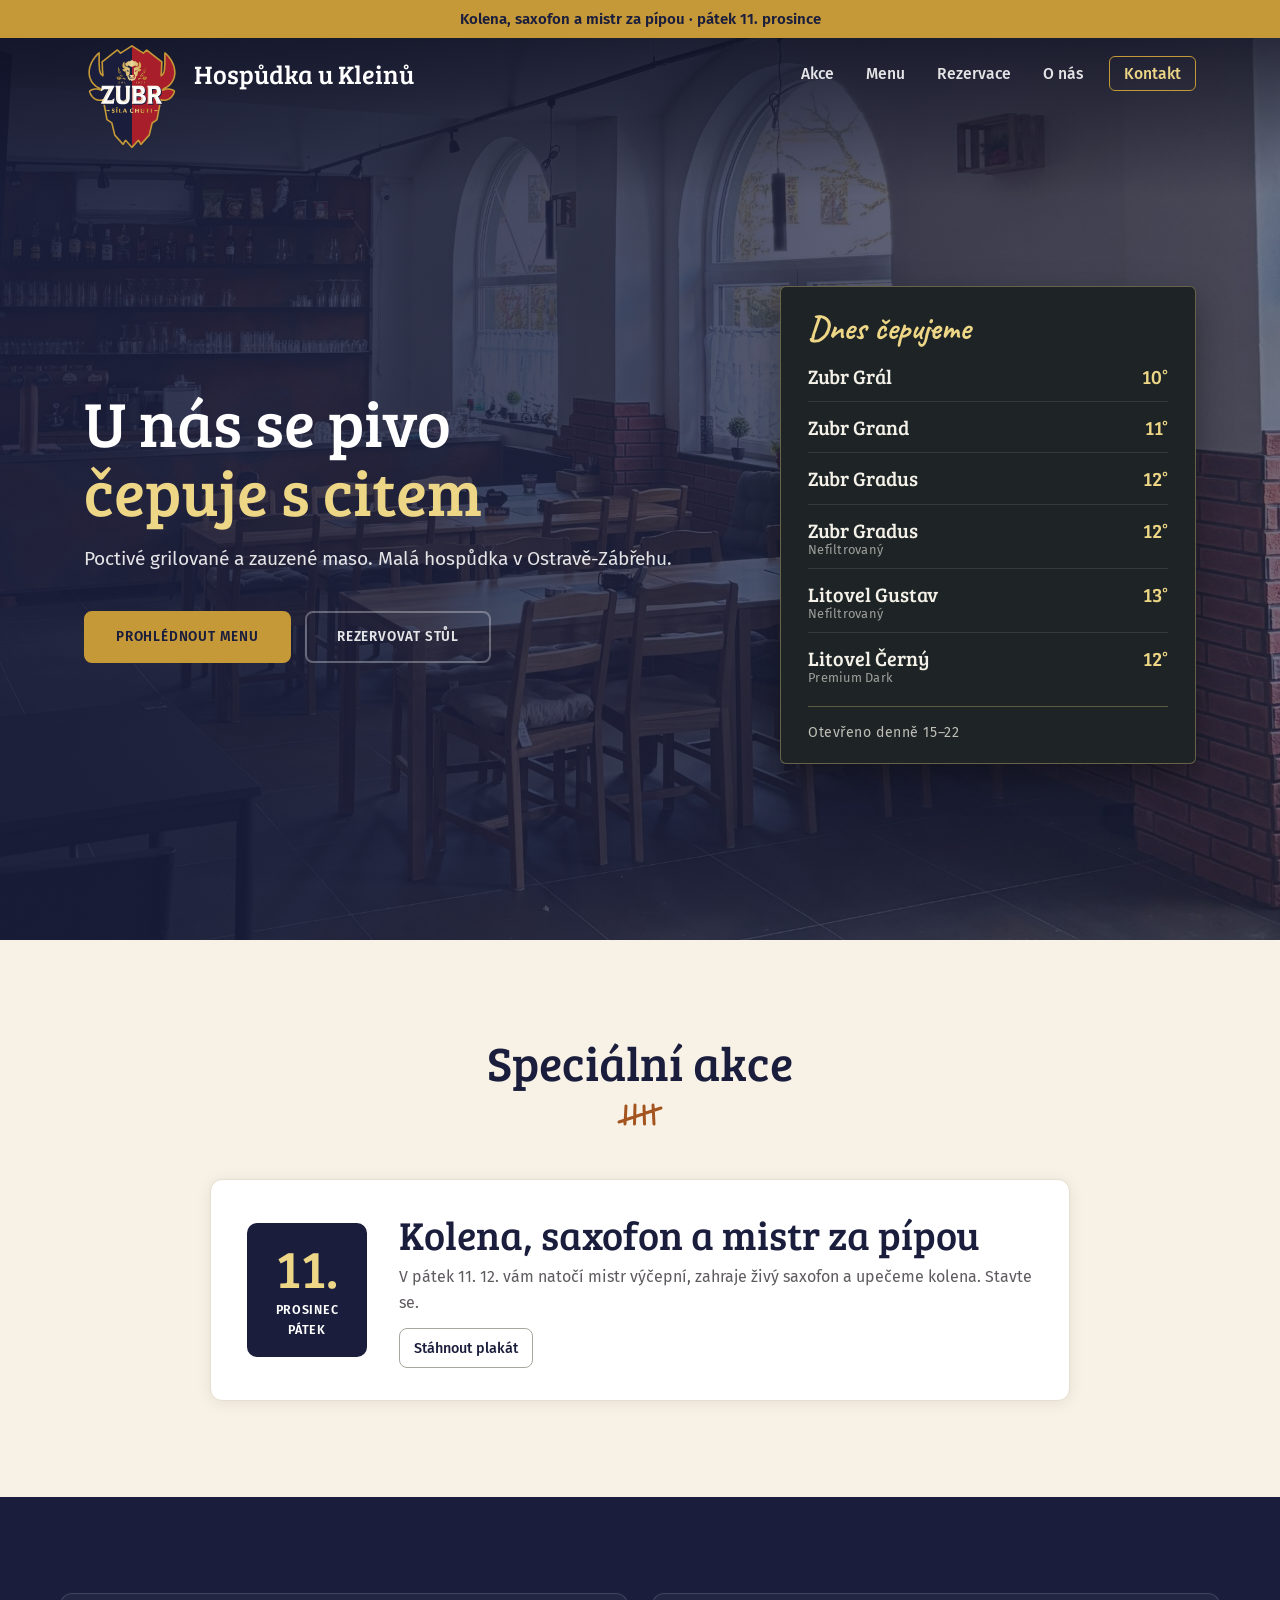
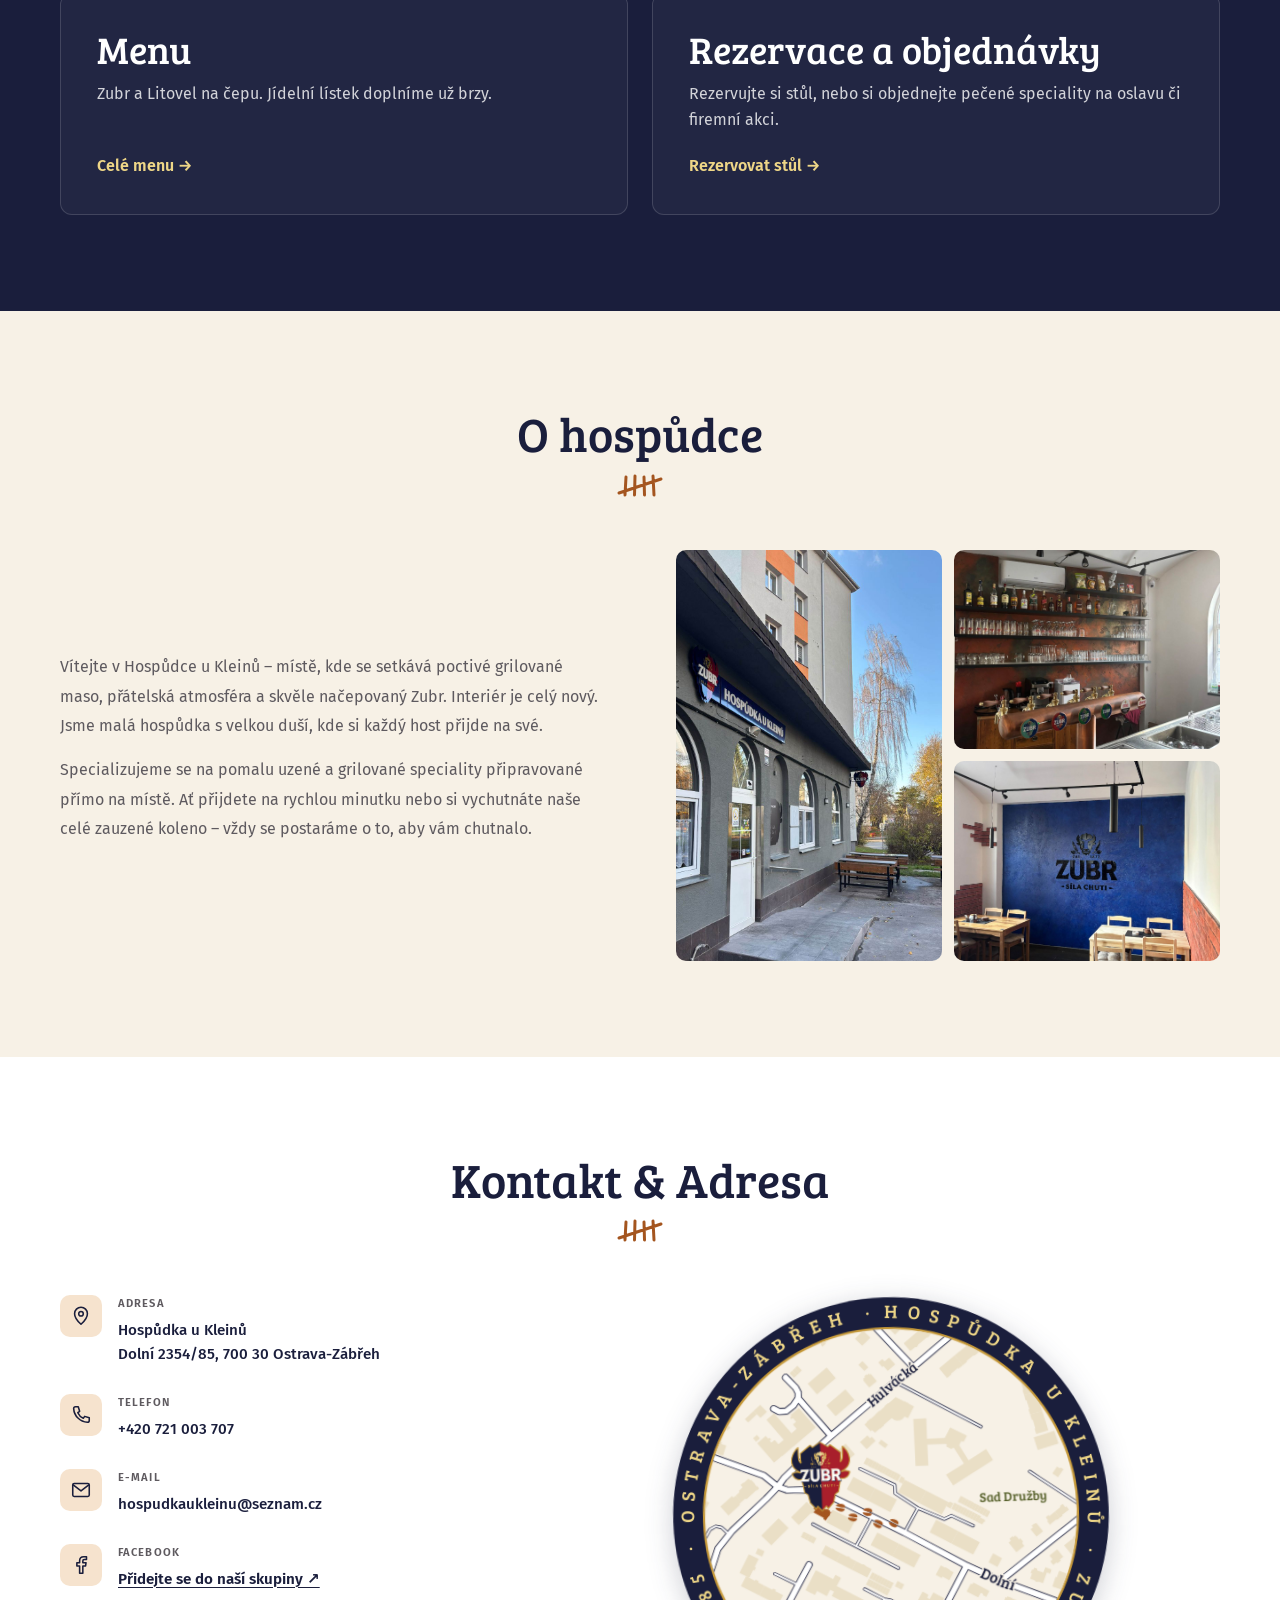
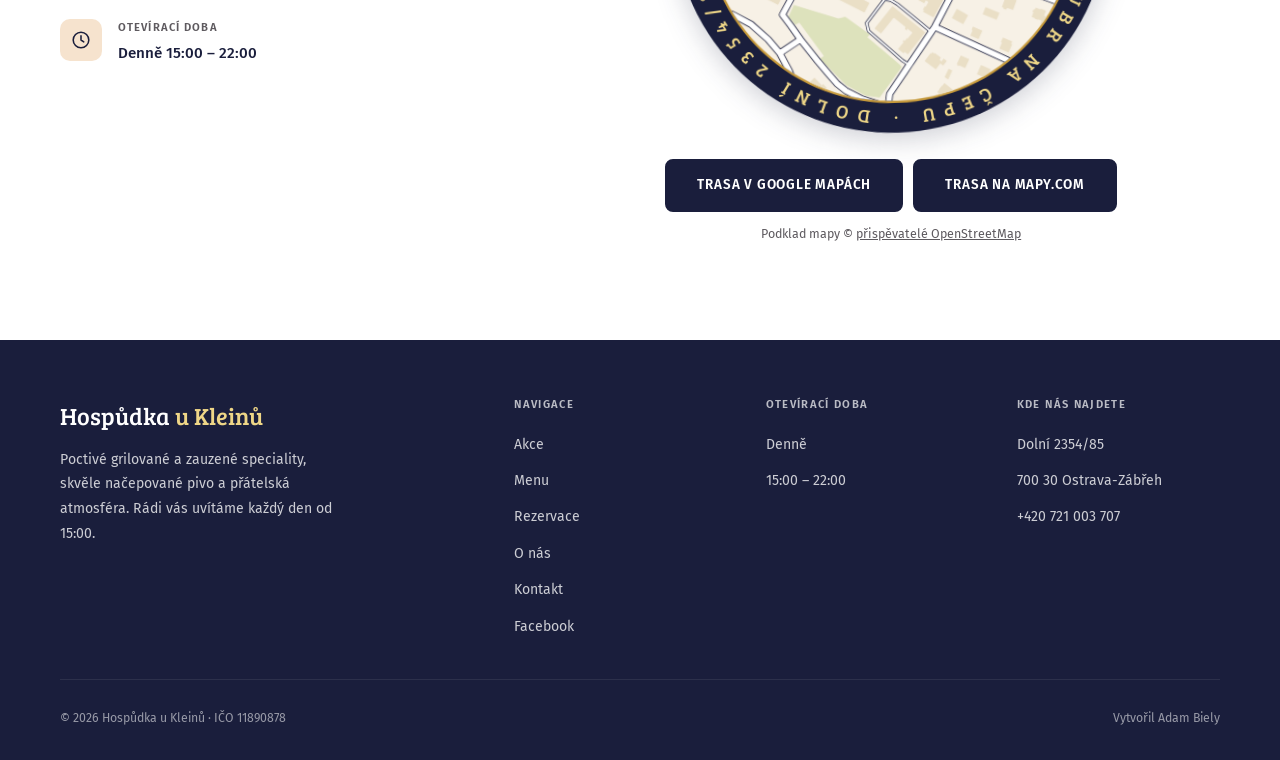
==== commit 3dc02034: "New tap board, clearer Facebook link, simpler forms, event text Co-Authored-By: Claude Opus 5.5 <nor" ====
--- a/index.html
+++ b/index.html
@@ -11,22 +11,21 @@
   <meta property="og:locale" content="cs_CZ" />
   <meta property="og:title" content="Hospůdka u Kleinů – Ostrava-Zábřeh" />
   <meta property="og:description" content="Hospůdka u Kleinů v Ostravě-Zábřehu: grilované a zauzené maso, Zubr na čepu, speciální akce a jídlo na objednávku. Otevřeno denně 15:00–22:00." />
-  <meta property="og:url" content="https://helldast.github.io/HospudkaUKleinu/" />
-  <meta property="og:image" content="https://helldast.github.io/HospudkaUKleinu/assets/sdileni.png" />
+  <meta property="og:url" content="https://hospudkaukleinu.cz/" />
+  <meta property="og:image" content="https://hospudkaukleinu.cz/assets/sdileni.png" />
   <meta property="og:image:width" content="1200" />
   <meta property="og:image:height" content="630" />
   <meta property="og:image:alt" content="Hospůdka u Kleinů, Ostrava-Zábřeh. Zubr na čepu." />
   <meta name="twitter:card" content="summary_large_image" />
-  <link rel="canonical" href="https://helldast.github.io/HospudkaUKleinu/" />
+  <link rel="canonical" href="https://hospudkaukleinu.cz/" />
   <link rel="icon" href="assets/stit.svg" type="image/svg+xml" />
   <link rel="preconnect" href="https://fonts.googleapis.com" />
   <link rel="preconnect" href="https://fonts.gstatic.com" crossorigin />
   <link rel="stylesheet" href="style.css">
-  <link href="https://fonts.googleapis.com/css2?family=Bree+Serif&family=Caveat:wght@500;700&family=Fira+Sans:wght@300;400;500;600&display=swap" rel="stylesheet" />
+  <link href="https://fonts.googleapis.com/css2?family=Bree+Serif&family=Caveat:wght@700&family=Fira+Sans:wght@300;400;500;600&display=swap" rel="stylesheet" />
 </head>
 
 <body>
-<svg width="0" height="0" style="position:absolute" aria-hidden="true"><filter id="krida"><feTurbulence type="fractalNoise" baseFrequency="1.2" numOctaves="2" result="sum"/><feDisplacementMap in="SourceGraphic" in2="sum" scale="1.6"/></filter></svg>
 <!-- ══════════════ PROUŽEK S NOVINKOU ══════════════ -->
 <a href="#akce" class="strip" id="strip" hidden></a>
 
@@ -39,8 +38,8 @@
     </a>
     <ul class="nav-links">
       <li><a href="#akce">Akce</a></li>
-      <li><a href="menu.html">Menu</a></li>
-      <li><a href="objednavka.html">Rezervace</a></li>
+      <li><a href="/menu">Menu</a></li>
+      <li><a href="/rezervace">Rezervace</a></li>
       <li><a href="#o-nas">O&nbsp;nás</a></li>
       <li><a href="#kontakt" class="cta">Kontakt</a></li>
     </ul>
@@ -52,8 +51,8 @@
   <!-- mobile drawer -->
   <div class="mob-menu" id="mobMenu">
     <a href="#akce" onclick="closeMob()">Akce</a>
-    <a href="menu.html" onclick="closeMob()">Menu</a>
-    <a href="objednavka.html" onclick="closeMob()">Rezervace</a>
+    <a href="/menu" onclick="closeMob()">Menu</a>
+    <a href="/rezervace" onclick="closeMob()">Rezervace</a>
     <a href="#o-nas" onclick="closeMob()">O nás</a>
     <a href="#kontakt" onclick="closeMob()">Kontakt</a>
   </div>
@@ -67,8 +66,8 @@
       <h1>U&nbsp;nás se pivo<br><em>čepuje s&nbsp;citem</em></h1>
       <p class="hero-sub">Poctivé grilované a&nbsp;zauzené maso. Malá hospůdka v&nbsp;Ostravě-Zábřehu.</p>
       <div class="hero-btns">
-        <a href="menu.html" class="btn btn-fill">Prohlédnout menu</a>
-        <a href="objednavka.html#rezervace" class="btn btn-outline">Rezervovat stůl</a>
+        <a href="/menu" class="btn btn-fill">Prohlédnout menu</a>
+        <a href="/rezervace" class="btn btn-outline">Rezervovat stůl</a>
       </div>
     </div>
 
@@ -104,12 +103,12 @@
 <section id="rozcestnik">
   <div class="container">
     <div class="rc-grid">
-      <a class="rc-card" href="menu.html">
+      <a class="rc-card" href="/menu">
         <span class="rc-title">Menu</span>
         <span class="rc-text">Zubr a&nbsp;Litovel na čepu. Jídelní lístek doplníme už brzy.</span>
         <span class="rc-go">Celé menu →</span>
       </a>
-      <a class="rc-card" href="objednavka.html#rezervace">
+      <a class="rc-card" href="/rezervace">
         <span class="rc-title">Rezervace a&nbsp;objednávky</span>
         <span class="rc-text">Rezervujte si stůl, nebo si objednejte pečené speciality na oslavu či firemní akci.</span>
         <span class="rc-go">Rezervovat stůl →</span>
@@ -190,7 +189,7 @@
           <div class="cicon"><svg viewBox="0 0 24 24" aria-hidden="true"><path d="M14 21v-8h3l.500-3.500H14V7.500C14 6.500 14.500 6 15.500 6H18V3h-3c-2.800 0-4.500 1.700-4.500 4.300v2.200H7.500V13h3v8z"/></svg></div>
           <div>
             <div class="ci-lbl">Facebook</div>
-            <div class="ci-val"><a href="https://www.facebook.com/groups/791222916589231/" target="_blank" rel="noopener">Skupina na Facebooku</a></div>
+            <div class="ci-val"><a href="https://www.facebook.com/groups/791222916589231/" target="_blank" rel="noopener" class="ci-odkaz">Přidejte se do naší skupiny <span aria-hidden="true">↗</span></a></div>
           </div>
         </div>
         <div class="citem">
@@ -263,8 +262,8 @@
         <h4>Navigace</h4>
         <ul>
           <li><a href="#akce">Akce</a></li>
-          <li><a href="menu.html">Menu</a></li>
-          <li><a href="objednavka.html">Rezervace</a></li>
+          <li><a href="/menu">Menu</a></li>
+          <li><a href="/rezervace">Rezervace</a></li>
           <li><a href="#o-nas">O nás</a></li>
           <li><a href="#kontakt">Kontakt</a></li>
           <li><a href="https://www.facebook.com/groups/791222916589231/" target="_blank" rel="noopener">Facebook</a></li>
--- a/style.css
+++ b/style.css
@@ -194,26 +194,31 @@
 
     /* what's on tap: a plain list, no box */
     .hero-tap { max-width: 340px; margin: 52px auto 0; }
-    /* the chalkboard: slate in a wooden frame, written in chalk */
+    /* the board: dark slate with a thin gold line, set in the site's own type */
     .tabule {
-      position: relative; padding: 22px 26px 18px;
-      background:
-        radial-gradient(ellipse 60% 40% at 30% 25%, rgba(255,255,255,.06), transparent 70%),
-        radial-gradient(ellipse 50% 35% at 75% 80%, rgba(255,255,255,.045), transparent 70%),
-        #23292B;
-      border: 12px solid #7B4B26; border-radius: 4px;
-      box-shadow: inset 0 0 0 2px #5C3519, inset 0 0 34px rgba(0,0,0,.55), 0 10px 26px rgba(0,0,0,.35);
-      font-family: 'Caveat', 'Comic Sans MS', cursive; color: #F4F1E8; text-align: left;
-    }
-    .tabule-h, .tabule-list { filter: url(#krida); }
-    .tabule-h { font-family: inherit; font-weight: 700; font-size: 2.3rem; line-height: 1.1; color: var(--gold); margin-bottom: 8px; transform: rotate(-1.5deg); }
+      position: relative; padding: 24px 28px 20px;
+      background: #1E2426; border-radius: 6px;
+      box-shadow: inset 0 0 0 1px rgba(238,214,135,.35), 0 14px 34px rgba(0,0,0,.35);
+      color: #F4F1E8; text-align: left;
+    }
+    /* the one handwritten touch: the heading, like chalk on the board */
+    .tabule-h {
+      font-family: 'Caveat', 'Comic Sans MS', cursive; font-size: 2.1rem; font-weight: 700; line-height: 1.1;
+      color: var(--gold); margin-bottom: 4px;
+    }
     .tabule-list { list-style: none; }
-    .tabule-list li { display: flex; justify-content: space-between; align-items: baseline; gap: 14px; padding: 3px 0; font-size: 1.85rem; line-height: 1.15; font-weight: 500; }
-    .tabule-list li:nth-child(even) { transform: rotate(.4deg); }
-    .tabule-list li:nth-child(odd) { transform: rotate(-.3deg); }
-    .t-name small { display: block; font-size: 1.3rem; line-height: 1.05; color: rgba(244,241,232,.78); }
-    .t-deg { flex: none; font-weight: 700; }
-    .tabule-cas { margin-top: 12px; padding-top: 10px; border-top: 2px dashed rgba(244,241,232,.35); font-size: 1.6rem; line-height: 1.15; color: var(--gold); filter: url(#krida); transform: rotate(-.6deg); }
+    .tabule-list li {
+      display: flex; justify-content: space-between; align-items: baseline; gap: 16px;
+      padding: 9px 0; border-bottom: 1px solid rgba(244,241,232,.1);
+    }
+    .tabule-list li:last-child { border-bottom: none; }
+    .t-name { font-family: 'Bree Serif', serif; font-size: 1.22rem; line-height: 1.25; }
+    .t-name small { display: block; font-family: var(--font-b); font-size: .8rem; line-height: 1.3; color: rgba(244,241,232,.6); letter-spacing: .02em; }
+    .t-deg { flex: none; font-family: 'Bree Serif', serif; font-size: 1.22rem; color: var(--gold); }
+    .tabule-cas {
+      margin-top: 10px; padding-top: 14px; border-top: 1px solid rgba(238,214,135,.3);
+      font-size: .88rem; letter-spacing: .04em; color: rgba(244,241,232,.75);
+    }
     @media (min-width: 921px) {
       .hero { text-align: left; }
       .hero-content {
@@ -230,14 +235,16 @@
     .sec-header .divider { margin: 14px auto 0; }
 
     /* jump to a part of the menu: stays under the header while scrolling */
-    .menu-skok {
+    .menu-lista {
       position: sticky; top: var(--nav-h); z-index: 50;
-      display: flex; gap: 8px; overflow-x: auto; scrollbar-width: none;
       margin: -20px -24px 24px; padding: 12px 24px; background: var(--white);
       border-bottom: 1px solid var(--border);
     }
+    .menu-skok { display: flex; gap: 8px; overflow-x: auto; scrollbar-width: none; }
     .menu-skok::-webkit-scrollbar { display: none; }
     .menu-skok:empty { display: none; }
+    .menu-tabs { display: none; }
+    @media (min-width: 921px) { .menu-lista:has(.menu-skok:empty) { display: none; } }
     .menu-skok a {
       flex: none; padding: 8px 16px; min-height: 40px; display: inline-flex; align-items: center;
       font-size: .92rem; font-weight: 500; color: var(--text); text-decoration: none; white-space: nowrap;
@@ -287,6 +294,30 @@
     @media (min-width: 921px) {
       .menu-book { display: grid; grid-template-columns: 1fr 1fr; column-gap: 72px; padding: 52px 60px 40px; align-items: start; }
       .menu-col + .menu-col .menu-col-h { margin-top: 0; }
+    }
+
+    /* PHONE & TABLET: Nápoje / Jídlo buttons, one list at a time */
+    @media (max-width: 920px) {
+      .menu-tabs { display: grid; grid-template-columns: 1fr 1fr; margin: -4px 0 12px; border-bottom: 1px solid var(--border); }
+      .menu-tab {
+        min-height: 46px; padding: 8px; margin-bottom: -1px; cursor: pointer;
+        font: 600 1.02rem var(--font-b); color: var(--muted); background: none;
+        border: none; border-bottom: 3px solid transparent; transition: color .2s, border-color .2s;
+      }
+      .menu-tab:hover { color: var(--dark); }
+      .menu-tab[aria-selected="true"] { color: var(--dark); border-bottom-color: var(--gold-deep); }
+      .menu-tab:focus-visible { outline: 2px solid var(--gold-deep); outline-offset: -2px; }
+      .menu-col-h { display: none; }
+      #menu[data-tab="napoje"] #col-jidlo, #menu[data-tab="jidlo"] #col-napoje { display: none; }
+      #menu[data-tab="napoje"] .menu-skok a[data-col="jidlo"], #menu[data-tab="jidlo"] .menu-skok a[data-col="napoje"] { display: none; }
+      #menu[data-tab="napoje"] .menu-skok:not(:has(a[data-col="napoje"])),
+      #menu[data-tab="jidlo"] .menu-skok:not(:has(a[data-col="jidlo"])) { display: none; }
+      .mskup { scroll-margin-top: calc(var(--nav-h) + 130px); }
+    }
+    /* long lists without prices (spirits): two columns of names on the phone */
+    @media (max-width: 600px) {
+      .menu-book .mlist-2 { display: grid; grid-template-columns: 1fr 1fr; column-gap: 18px; }
+      .menu-book .mlist-2 .mitem-name { font-size: 1.08rem; }
     }
 
     /* LÍSTEK: the waiter's tally slip */
@@ -489,6 +520,8 @@
     .ci-val { font-size: .95rem; color: var(--text); font-weight: 500; line-height: 1.6; }
     .ci-val a { color: var(--accent); text-decoration: none; }
     .ci-val a:hover { text-decoration: underline; }
+    .ci-val a.ci-odkaz { text-decoration: underline; text-decoration-thickness: 1px; text-underline-offset: 3px; font-weight: 600; }
+    .ci-val a.ci-odkaz:hover { text-decoration-thickness: 2px; }
 
 
     .mapa-wrap { min-width: 0; text-align: center; }
@@ -550,7 +583,7 @@
       section { padding: 68px 20px; }
       .hero-btns { flex-direction: column; align-items: center; }
       .footer-top { grid-template-columns: 1fr; }
-      .menu-skok { margin: -12px -20px 20px; padding: 10px 20px; }
+      .menu-lista { margin: -12px -20px 20px; padding: 10px 20px; }
       .rc-card { padding: 26px 24px; }
       .photo-mosaic { grid-template-columns: 1fr; }
       .ev-main, .ev-main.has-photo { grid-template-columns: 1fr; padding: 24px; }
@@ -578,12 +611,13 @@
       .hero-btns .btn { flex: 1; padding: 12px 8px; font-size: .78rem; letter-spacing: .04em; text-align: center; }
       .hero-tap { margin-top: 30px; max-width: 360px; }
 
-      /* compact chalkboard */
-      .tabule { padding: 14px 18px 12px; border-width: 10px; }
-      .tabule-h { font-size: 1.9rem; margin-bottom: 4px; }
-      .tabule-list li { font-size: 1.5rem; padding: 1px 0; gap: 10px; }
-      .t-name small { display: inline; font-size: 1.1rem; margin-left: 3px; }
-      .tabule-cas { font-size: 1.35rem; margin-top: 8px; padding-top: 6px; }
+      /* compact board */
+      .tabule { padding: 16px 18px 14px; }
+      .tabule-h { font-size: 1.85rem; margin-bottom: 2px; }
+      .tabule-list li { padding: 7px 0; gap: 10px; }
+      .t-name, .t-deg { font-size: 1.08rem; }
+      .t-name small { display: inline; font-size: .78rem; margin-left: 4px; }
+      .tabule-cas { margin-top: 6px; padding-top: 10px; font-size: .84rem; }
 
       /* the two cards */
       #rozcestnik { padding-top: 48px; padding-bottom: 48px; }
@@ -615,6 +649,8 @@
       .footer-col ul { flex-direction: row; flex-wrap: wrap; gap: 4px 8px; }
       .footer-col:nth-child(2) { display: none; }
       .footer-col:not(:nth-child(2)) ul { gap: 4px 0; }
+      .footer-col ul li.js-tel-row { flex-basis: 100%; }
+      .footer-col ul li.js-tel-row::before { content: none !important; }
       .footer-col:not(:nth-child(2)) ul li + li::before { content: '·'; margin: 0 8px; color: rgba(255,255,255,.5); }
       .footer-col ul span { color: rgba(255,255,255,.78); }
       .footer-bottom { flex-direction: column; align-items: flex-start; gap: 4px; }
